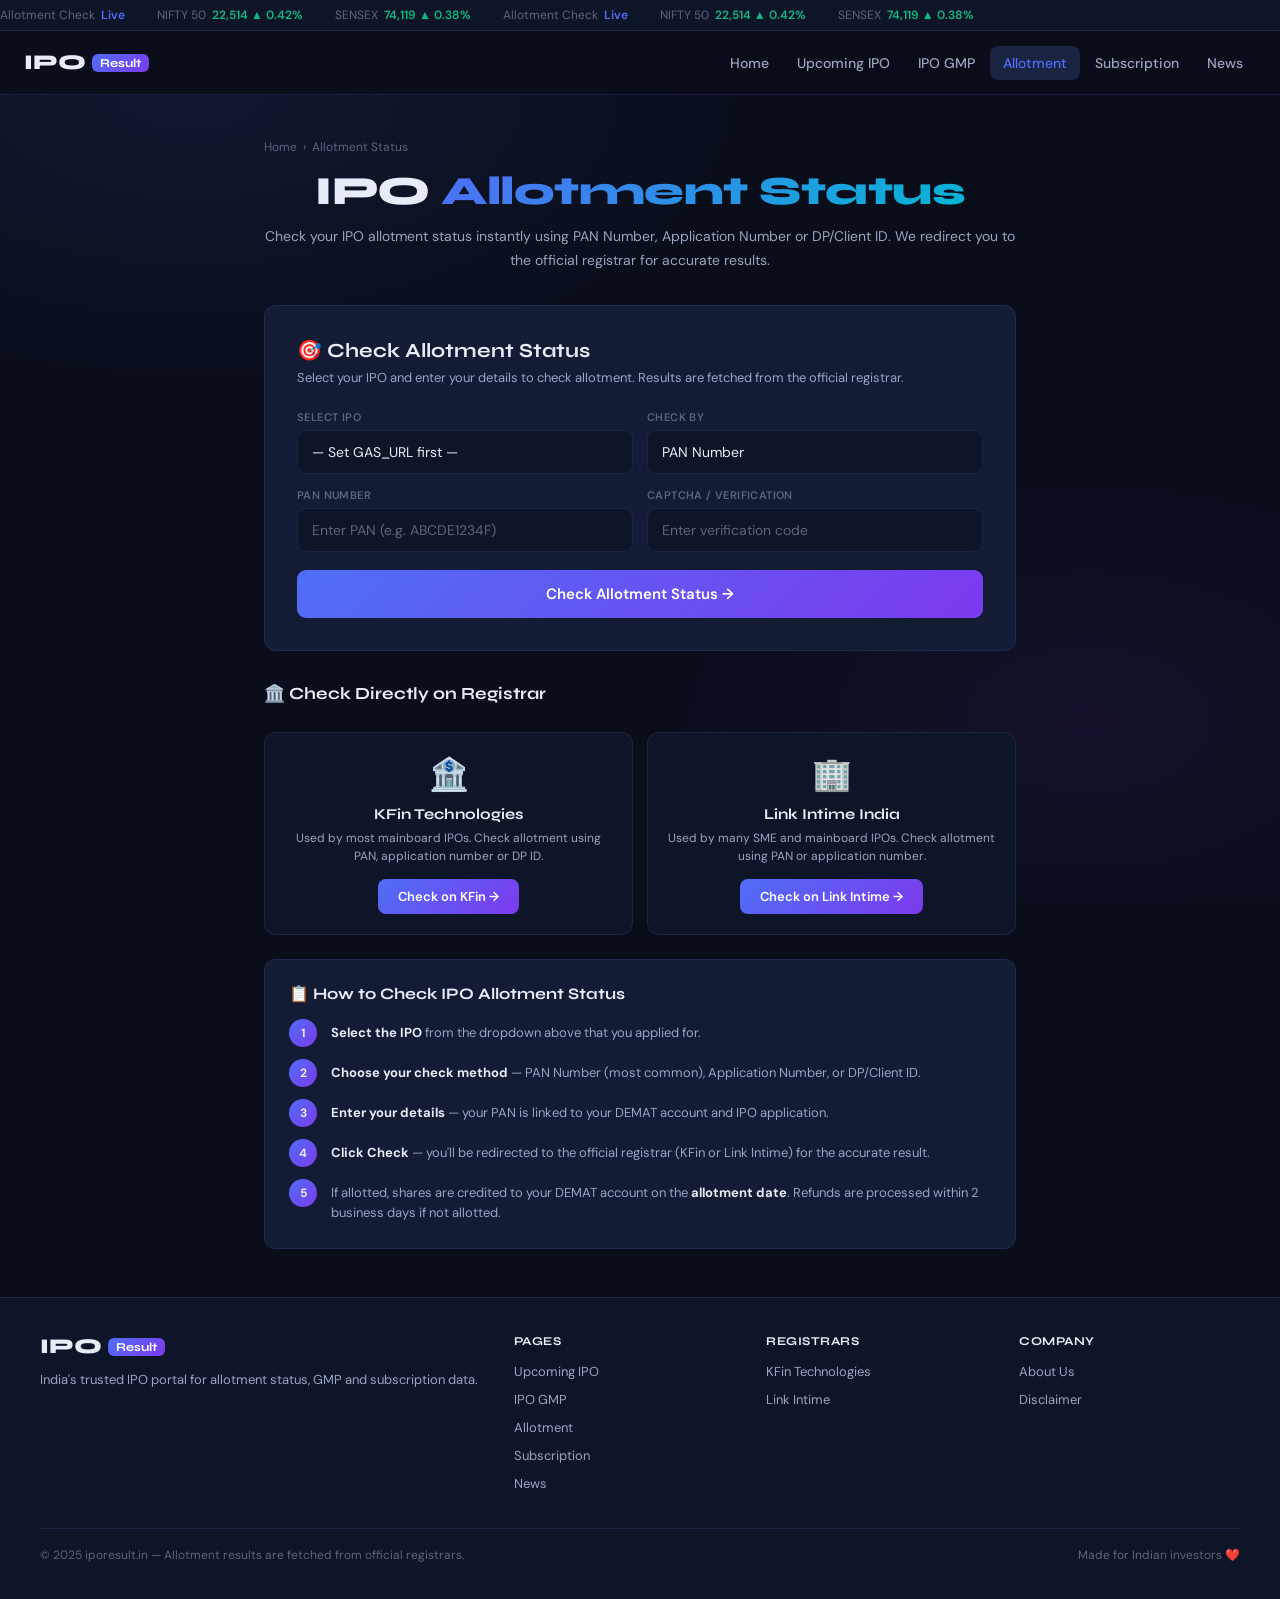
==== allotment.html @ 52700d78 "Add files via upload" ====
<!DOCTYPE html>
<html lang="en">
<head>
<meta charset="UTF-8"/><meta name="viewport" content="width=device-width,initial-scale=1.0"/>
<title>IPO Allotment Status Check 2025 – PAN & Application Number | iporesult.in</title>
<meta name="description" content="Check your IPO allotment status instantly using PAN number, application number or DP/Client ID. Supports KFin Technologies and Link Intime registrars."/>
<meta name="keywords" content="IPO allotment status, check IPO allotment, IPO allotment PAN, KFin allotment, Link Intime allotment, IPO result 2025"/>
<meta name="robots" content="index,follow"/>
<link rel="canonical" href="https://iporesult.in/allotment.html"/>
<meta property="og:title" content="IPO Allotment Status Check – PAN & Application Number"/>
<meta property="og:url" content="https://iporesult.in/allotment.html"/>
<script type="application/ld+json">{"@context":"https://schema.org","@type":"WebPage","name":"IPO Allotment Status","url":"https://iporesult.in/allotment.html","description":"Check IPO allotment status using PAN or application number."}</script>
<link rel="preconnect" href="https://fonts.googleapis.com"/>
<link href="https://fonts.googleapis.com/css2?family=Syne:wght@700;800&family=DM+Sans:wght@400;500;600&display=swap" rel="stylesheet"/>
<style>
:root{--bg:#0a0e1a;--bg2:#0f1528;--card:#141b35;--card2:#1a2340;--border:rgba(99,120,255,.15);--accent:#4f6ef7;--accent2:#7c3aed;--green:#10b981;--red:#ef4444;--orange:#f59e0b;--text:#e8ecf8;--text2:#9aa3c2;--text3:#5c657d;--r:12px}
*{box-sizing:border-box;margin:0;padding:0}html{scroll-behavior:smooth}
body{font-family:'DM Sans',sans-serif;background:var(--bg);color:var(--text);overflow-x:hidden}
a{color:inherit;text-decoration:none}::-webkit-scrollbar{width:5px}::-webkit-scrollbar-thumb{background:var(--accent);border-radius:3px}
body::before{content:'';position:fixed;inset:0;z-index:0;background:radial-gradient(ellipse 80% 60% at 15% 10%,rgba(79,110,247,.1) 0%,transparent 60%),radial-gradient(ellipse 60% 50% at 85% 80%,rgba(124,58,237,.08) 0%,transparent 60%);pointer-events:none}
.mstrip{position:relative;z-index:1;background:var(--bg2);border-bottom:1px solid var(--border);padding:7px 0;overflow:hidden;font-size:12px}
.mstrip-inner{display:flex;gap:32px;animation:scrollL 25s linear infinite;width:max-content}
.ms{display:flex;align-items:center;gap:6px;white-space:nowrap}.ms-l{color:var(--text3)}.ms-v{font-weight:600}
.up{color:var(--green)}.dn{color:var(--red)}
@keyframes scrollL{0%{transform:translateX(0)}100%{transform:translateX(-50%)}}
.navbar{position:sticky;top:0;z-index:100;background:rgba(10,14,26,.9);backdrop-filter:blur(20px);border-bottom:1px solid var(--border);padding:0 24px;height:64px;display:flex;align-items:center;justify-content:space-between}
.logo{font-family:'Syne',sans-serif;font-weight:800;font-size:21px;display:flex;align-items:center;gap:6px}
.logo-badge{background:linear-gradient(135deg,var(--accent),var(--accent2));color:#fff;padding:2px 8px;border-radius:6px;font-size:12px;font-weight:700}
.nav-links{display:flex;gap:2px;list-style:none}
.nav-links a{color:var(--text2);font-size:14px;font-weight:500;padding:8px 13px;border-radius:8px;transition:.2s;white-space:nowrap}
.nav-links a:hover,.nav-links a.active{color:var(--text);background:var(--card2)}.nav-links a.active{color:var(--accent)}
.hamburger{display:none;flex-direction:column;gap:5px;cursor:pointer;padding:8px;border-radius:8px;background:var(--card2);border:1px solid var(--border)}
.hamburger span{display:block;width:20px;height:2px;background:var(--text);border-radius:2px}
.overlay{display:none;position:fixed;inset:0;z-index:200;background:rgba(0,0,0,.6);backdrop-filter:blur(4px)}.overlay.open{display:block}
.drawer{position:fixed;top:0;left:-290px;z-index:300;width:270px;height:100vh;background:var(--bg2);border-right:1px solid var(--border);transition:left .3s cubic-bezier(.4,0,.2,1);overflow-y:auto}.drawer.open{left:0}
.drawer-hd{padding:18px;border-bottom:1px solid var(--border);display:flex;align-items:center;justify-content:space-between}
.drawer-close{background:var(--card2);border:none;color:var(--text2);width:32px;height:32px;border-radius:8px;cursor:pointer;font-size:17px;display:flex;align-items:center;justify-content:center}
.drawer-nav{padding:10px}.drawer-nav a{display:flex;align-items:center;gap:10px;color:var(--text2);padding:11px 14px;border-radius:9px;font-size:14px;font-weight:500;transition:.2s;margin-bottom:3px}
.drawer-nav a:hover,.drawer-nav a.active{background:var(--card2);color:var(--text)}.drawer-nav a.active{color:var(--accent)}
.d-div{height:1px;background:var(--border);margin:10px 14px}
/* PAGE */
.page-hero{position:relative;z-index:1;padding:44px 24px 32px;max-width:800px;margin:0 auto;text-align:center}
.breadcrumb{font-size:12px;color:var(--text3);margin-bottom:12px;text-align:left}.breadcrumb a{color:var(--text3)}.breadcrumb a:hover{color:var(--accent)}.breadcrumb span{margin:0 6px}
.page-hero h1{font-family:'Syne',sans-serif;font-size:clamp(24px,4vw,40px);font-weight:800;letter-spacing:-.5px;margin-bottom:10px}
.grad{background:linear-gradient(135deg,var(--accent),#06b6d4);-webkit-background-clip:text;-webkit-text-fill-color:transparent;background-clip:text}
.page-hero p{color:var(--text2);font-size:14px;line-height:1.7}
/* CHECKER */
.section{position:relative;z-index:1;max-width:800px;margin:0 auto;padding:0 24px 48px}
.checker{background:var(--card);border:1px solid var(--border);border-radius:var(--r);padding:32px}
.checker h2{font-family:'Syne',sans-serif;font-size:20px;font-weight:700;margin-bottom:6px}
.checker > p{color:var(--text2);font-size:13px;margin-bottom:24px}
.form-row{display:grid;grid-template-columns:1fr 1fr;gap:14px;margin-bottom:14px}
.fg{display:flex;flex-direction:column;gap:6px}
.fg label{font-size:11px;color:var(--text3);font-weight:600;text-transform:uppercase;letter-spacing:.4px}
.fg select,.fg input{background:var(--bg2);border:1px solid var(--border);color:var(--text);padding:12px 14px;border-radius:9px;font-size:14px;outline:none;font-family:'DM Sans',sans-serif;transition:.2s;-webkit-appearance:none}
.fg select:focus,.fg input:focus{border-color:var(--accent)}
.fg input::placeholder{color:var(--text3)}
.btn-check{width:100%;padding:14px;background:linear-gradient(135deg,var(--accent),var(--accent2));border:none;color:#fff;font-size:15px;font-weight:600;border-radius:9px;cursor:pointer;transition:.2s;font-family:'DM Sans',sans-serif;margin-top:4px}
.btn-check:hover{opacity:.9}
.result-box{display:none;margin-top:18px;padding:16px 20px;border-radius:10px;font-size:14px;line-height:1.7}
.spinner{display:inline-block;width:14px;height:14px;border:2px solid currentColor;border-top-color:transparent;border-radius:50%;animation:spin .7s linear infinite;vertical-align:middle;margin-right:6px}
@keyframes spin{to{transform:rotate(360deg)}}
/* REGISTRAR CARDS */
.reg-grid{display:grid;grid-template-columns:1fr 1fr;gap:14px;margin-top:28px}
.reg-card{background:var(--bg2);border:1px solid var(--border);border-radius:var(--r);padding:20px;text-align:center;transition:.2s}
.reg-card:hover{border-color:var(--accent)}
.reg-icon{font-size:32px;margin-bottom:10px}
.reg-name{font-family:'Syne',sans-serif;font-size:15px;font-weight:700;margin-bottom:6px}
.reg-desc{font-size:12px;color:var(--text2);margin-bottom:14px;line-height:1.5}
.btn-reg{display:inline-block;padding:9px 20px;background:linear-gradient(135deg,var(--accent),var(--accent2));color:#fff;border-radius:8px;font-size:13px;font-weight:600;transition:.2s}
.btn-reg:hover{opacity:.85}
/* HOW TO */
.how-box{background:var(--card);border:1px solid var(--border);border-radius:var(--r);padding:24px;margin-top:24px}
.how-box h3{font-family:'Syne',sans-serif;font-size:16px;font-weight:700;margin-bottom:16px}
.steps{display:flex;flex-direction:column;gap:12px}
.step{display:flex;gap:14px;align-items:flex-start}
.step-num{min-width:28px;height:28px;border-radius:50%;background:linear-gradient(135deg,var(--accent),var(--accent2));display:flex;align-items:center;justify-content:center;font-size:12px;font-weight:700;flex-shrink:0}
.step-txt{font-size:13px;color:var(--text2);line-height:1.6;padding-top:4px}
.step-txt strong{color:var(--text)}
/* FOOTER */
.footer{position:relative;z-index:1;background:var(--bg2);border-top:1px solid var(--border);padding:36px 24px 80px}
@media(min-width:769px){.footer{padding-bottom:36px}}
.footer-grid{max-width:1200px;margin:0 auto;display:grid;grid-template-columns:2fr 1fr 1fr 1fr;gap:32px;margin-bottom:28px}
.footer-brand p{color:var(--text2);font-size:13px;line-height:1.7;margin-top:10px}
.fc h4{font-family:'Syne',sans-serif;font-size:12px;font-weight:700;color:var(--text);text-transform:uppercase;letter-spacing:.5px;margin-bottom:12px}
.fc ul{list-style:none}.fc li{margin-bottom:7px}.fc a{color:var(--text2);font-size:13px}.fc a:hover{color:var(--accent)}
.footer-bot{max-width:1200px;margin:0 auto;padding-top:18px;border-top:1px solid var(--border);display:flex;align-items:center;justify-content:space-between;flex-wrap:wrap;gap:10px}
.footer-bot p{font-size:12px;color:var(--text3)}
.bnav{display:none;position:fixed;bottom:0;left:0;right:0;z-index:150;background:rgba(15,21,40,.97);backdrop-filter:blur(20px);border-top:1px solid var(--border);padding:6px 0 env(safe-area-inset-bottom,6px)}
.bnav-inner{display:flex;justify-content:space-around;align-items:center}
.bn{display:flex;flex-direction:column;align-items:center;gap:2px;text-decoration:none;color:var(--text3);flex:1;padding:4px 0;transition:.2s;font-size:10px;font-weight:500}.bn.active{color:var(--accent)}.bn-ic{font-size:19px;line-height:1}
@media(max-width:768px){
  .nav-links{display:none}.hamburger{display:flex}.footer-grid{grid-template-columns:1fr 1fr;gap:20px}
  .bnav{display:block}.section{padding:0 14px 40px}.page-hero{padding:28px 14px 20px}
  .form-row{grid-template-columns:1fr}.reg-grid{grid-template-columns:1fr}
}
</style>
</head>
<body>

<div class="mstrip"><div class="mstrip-inner">
  <span class="ms"><span class="ms-l">Allotment Check</span><span class="ms-v" style="color:var(--accent)">Live</span></span>
  <span class="ms"><span class="ms-l">NIFTY 50</span><span class="ms-v up">22,514 ▲ 0.42%</span></span>
  <span class="ms"><span class="ms-l">SENSEX</span><span class="ms-v up">74,119 ▲ 0.38%</span></span>
  <span class="ms"><span class="ms-l">Allotment Check</span><span class="ms-v" style="color:var(--accent)">Live</span></span>
  <span class="ms"><span class="ms-l">NIFTY 50</span><span class="ms-v up">22,514 ▲ 0.42%</span></span>
  <span class="ms"><span class="ms-l">SENSEX</span><span class="ms-v up">74,119 ▲ 0.38%</span></span>
</div></div>

<div class="overlay" id="overlay" onclick="closeDrawer()"></div>
<nav class="drawer" id="drawer">
  <div class="drawer-hd"><a href="index.html" class="logo"><span>IPO</span><span class="logo-badge">Result</span></a><button class="drawer-close" onclick="closeDrawer()">✕</button></div>
  <div class="drawer-nav">
    <a href="index.html">🏠 Home</a><a href="upcoming-ipo.html">📅 Upcoming IPO</a>
    <a href="ipo-gmp.html">📈 IPO GMP</a><a href="allotment.html" class="active">🎯 Allotment Status</a>
    <a href="subscription.html">📊 Subscription</a><div class="d-div"></div><a href="news.html">📰 IPO News</a>
  </div>
</nav>

<header><nav class="navbar">
  <a href="index.html" class="logo"><span>IPO</span><span class="logo-badge">Result</span></a>
  <ul class="nav-links">
    <li><a href="index.html">Home</a></li><li><a href="upcoming-ipo.html">Upcoming IPO</a></li>
    <li><a href="ipo-gmp.html">IPO GMP</a></li><li><a href="allotment.html" class="active">Allotment</a></li>
    <li><a href="subscription.html">Subscription</a></li><li><a href="news.html">News</a></li>
  </ul>
  <button class="hamburger" onclick="openDrawer()"><span></span><span></span><span></span></button>
</nav></header>

<main>
  <div class="page-hero">
    <div class="breadcrumb"><a href="index.html">Home</a><span>›</span>Allotment Status</div>
    <h1>IPO <span class="grad">Allotment Status</span></h1>
    <p>Check your IPO allotment status instantly using PAN Number, Application Number or DP/Client ID. We redirect you to the official registrar for accurate results.</p>
  </div>

  <div class="section">
    <div class="checker">
      <h2>🎯 Check Allotment Status</h2>
      <p>Select your IPO and enter your details to check allotment. Results are fetched from the official registrar.</p>
      <div class="form-row">
        <div class="fg">
          <label>Select IPO</label>
          <select id="allotIPO"><option value="">— Loading IPOs… —</option></select>
        </div>
        <div class="fg">
          <label>Check By</label>
          <select id="allotBy" onchange="toggleField(this.value)">
            <option value="pan">PAN Number</option>
            <option value="app">Application Number</option>
            <option value="dp">DP / Client ID</option>
          </select>
        </div>
      </div>
      <div class="form-row">
        <div class="fg">
          <label id="fieldLabel">PAN Number</label>
          <input type="text" id="fieldVal" placeholder="Enter PAN (e.g. ABCDE1234F)" maxlength="12"/>
        </div>
        <div class="fg">
          <label>Captcha / Verification</label>
          <input type="text" id="captcha" placeholder="Enter verification code"/>
        </div>
      </div>
      <button class="btn-check" onclick="checkAllotment()">Check Allotment Status →</button>
      <div class="result-box" id="resultBox"></div>
    </div>

    <!-- Direct registrar links -->
    <h3 style="font-family:'Syne',sans-serif;font-size:17px;margin:32px 0 16px">🏛️ Check Directly on Registrar</h3>
    <div class="reg-grid">
      <div class="reg-card">
        <div class="reg-icon">🏦</div>
        <div class="reg-name">KFin Technologies</div>
        <div class="reg-desc">Used by most mainboard IPOs. Check allotment using PAN, application number or DP ID.</div>
        <a href="https://ipostatus.kfintech.com/" target="_blank" rel="noopener" class="btn-reg">Check on KFin →</a>
      </div>
      <div class="reg-card">
        <div class="reg-icon">🏢</div>
        <div class="reg-name">Link Intime India</div>
        <div class="reg-desc">Used by many SME and mainboard IPOs. Check allotment using PAN or application number.</div>
        <a href="https://linkintime.co.in/mwal00/client.html" target="_blank" rel="noopener" class="btn-reg">Check on Link Intime →</a>
      </div>
    </div>

    <!-- How to check -->
    <div class="how-box">
      <h3>📋 How to Check IPO Allotment Status</h3>
      <div class="steps">
        <div class="step"><div class="step-num">1</div><div class="step-txt"><strong>Select the IPO</strong> from the dropdown above that you applied for.</div></div>
        <div class="step"><div class="step-num">2</div><div class="step-txt"><strong>Choose your check method</strong> — PAN Number (most common), Application Number, or DP/Client ID.</div></div>
        <div class="step"><div class="step-num">3</div><div class="step-txt"><strong>Enter your details</strong> — your PAN is linked to your DEMAT account and IPO application.</div></div>
        <div class="step"><div class="step-num">4</div><div class="step-txt"><strong>Click Check</strong> — you'll be redirected to the official registrar (KFin or Link Intime) for the accurate result.</div></div>
        <div class="step"><div class="step-num">5</div><div class="step-txt">If allotted, shares are credited to your DEMAT account on the <strong>allotment date</strong>. Refunds are processed within 2 business days if not allotted.</div></div>
      </div>
    </div>
  </div>
</main>

<footer class="footer">
  <div class="footer-grid">
    <div class="footer-brand"><a href="index.html" class="logo"><span>IPO</span><span class="logo-badge">Result</span></a><p>India's trusted IPO portal for allotment status, GMP and subscription data.</p></div>
    <div class="fc"><h4>Pages</h4><ul><li><a href="upcoming-ipo.html">Upcoming IPO</a></li><li><a href="ipo-gmp.html">IPO GMP</a></li><li><a href="allotment.html">Allotment</a></li><li><a href="subscription.html">Subscription</a></li><li><a href="news.html">News</a></li></ul></div>
    <div class="fc"><h4>Registrars</h4><ul><li><a href="https://ipostatus.kfintech.com/" target="_blank">KFin Technologies</a></li><li><a href="https://linkintime.co.in/mwal00/client.html" target="_blank">Link Intime</a></li></ul></div>
    <div class="fc"><h4>Company</h4><ul><li><a href="#">About Us</a></li><li><a href="#">Disclaimer</a></li></ul></div>
  </div>
  <div class="footer-bot"><p>© 2025 iporesult.in — Allotment results are fetched from official registrars.</p><p>Made for Indian investors ❤️</p></div>
</footer>

<nav class="bnav"><div class="bnav-inner">
  <a href="index.html" class="bn"><span class="bn-ic">🏠</span>Home</a>
  <a href="upcoming-ipo.html" class="bn"><span class="bn-ic">📅</span>Upcoming</a>
  <a href="ipo-gmp.html" class="bn"><span class="bn-ic">📈</span>GMP</a>
  <a href="allotment.html" class="bn active"><span class="bn-ic">🎯</span>Allotment</a>
  <a href="subscription.html" class="bn"><span class="bn-ic">📊</span>Sub Data</a>
</div></nav>

<script>
var GAS_URL='https://script.google.com/macros/s/PASTE_YOUR_URL_HERE/exec';
function e(s){return String(s||'').replace(/&/g,'&amp;').replace(/</g,'&lt;').replace(/>/g,'&gt;');}

// Load IPO list into dropdown from OpenIPOs sheet
function loadIPOs(){
  var sel=document.getElementById('allotIPO');
  if(GAS_URL.indexOf('PASTE_YOUR_URL_HERE')!==-1){sel.innerHTML='<option value="">— Set GAS_URL first —</option>';return;}
  fetch(GAS_URL+'?action=getOpenIPOs').then(function(r){return r.json();}).then(function(data){
    var rows=Array.isArray(data)?data:[];
    sel.innerHTML='<option value="">— Select IPO —</option>'+rows.map(function(r){return '<option value="'+e(r.name)+'">'+e(r.name)+'</option>';}).join('');
  }).catch(function(){sel.innerHTML='<option value="">— Could not load IPOs —</option>';});
}

function toggleField(val){
  var labels={pan:'PAN Number',app:'Application Number',dp:'DP / Client ID'};
  var phs={pan:'Enter PAN (e.g. ABCDE1234F)',app:'Enter Application Number',dp:'Enter DP ID / Client ID'};
  document.getElementById('fieldLabel').textContent=labels[val]||'PAN Number';
  document.getElementById('fieldVal').placeholder=phs[val]||'';
  document.getElementById('fieldVal').maxLength=val==='pan'?10:20;
}

function checkAllotment(){
  var ipo=document.getElementById('allotIPO').value;
  var by=document.getElementById('allotBy').value;
  var val=document.getElementById('fieldVal').value.trim().toUpperCase();
  if(!ipo)return showResult('warn','⚠️ Please select an IPO first.');
  if(!val)return showResult('warn','⚠️ Please enter your '+by.toUpperCase()+'.');
  if(by==='pan'&&!/^[A-Z]{5}[0-9]{4}[A-Z]$/.test(val))return showResult('error','❌ Invalid PAN format. Example: ABCDE1234F');
  showResult('loading','<span class="spinner"></span> Checking allotment for <strong>'+e(ipo)+'</strong>…');
  setTimeout(function(){
    showResult('info',
      '<strong>🎯 Allotment Check for: '+e(ipo)+'</strong><br><br>'+
      'We redirect you to the official registrar to get the most accurate result. Please click one of the links below:<br><br>'+
      '<a href="https://ipostatus.kfintech.com/" target="_blank" rel="noopener" style="display:inline-block;padding:10px 18px;background:linear-gradient(135deg,var(--accent),var(--accent2));color:#fff;border-radius:8px;font-weight:600;margin-right:10px;margin-top:8px">🔗 KFin Technologies</a>'+
      '<a href="https://linkintime.co.in/mwal00/client.html" target="_blank" rel="noopener" style="display:inline-block;padding:10px 18px;background:var(--card2);color:var(--text);border:1px solid var(--border);border-radius:8px;font-weight:600;margin-top:8px">🔗 Link Intime India</a><br><br>'+
      '<span style="color:var(--text3);font-size:12px">Your PAN: <strong>'+val+'</strong> | IPO: <strong>'+e(ipo)+'</strong></span>'
    );
  },700);
}

function showResult(type,html){
  var box=document.getElementById('resultBox');
  var m={
    success:{bg:'rgba(16,185,129,.1)',bd:'rgba(16,185,129,.3)',c:'var(--text)'},
    error:{bg:'rgba(239,68,68,.1)',bd:'rgba(239,68,68,.3)',c:'var(--red)'},
    warn:{bg:'rgba(245,158,11,.1)',bd:'rgba(245,158,11,.3)',c:'var(--orange)'},
    info:{bg:'rgba(79,110,247,.08)',bd:'rgba(79,110,247,.3)',c:'var(--text)'},
    loading:{bg:'rgba(79,110,247,.08)',bd:'rgba(79,110,247,.3)',c:'var(--accent)'}
  }[type]||{bg:'rgba(79,110,247,.08)',bd:'rgba(79,110,247,.3)',c:'var(--text)'};
  box.style.cssText='display:block;padding:16px 20px;border-radius:10px;font-size:13px;line-height:1.7;background:'+m.bg+';border:1px solid '+m.bd+';color:'+m.c;
  box.innerHTML=html;
}

function openDrawer(){document.getElementById('drawer').classList.add('open');document.getElementById('overlay').classList.add('open');document.body.style.overflow='hidden';}
function closeDrawer(){document.getElementById('drawer').classList.remove('open');document.getElementById('overlay').classList.remove('open');document.body.style.overflow='';}
window.addEventListener('load',loadIPOs);
</script>
</body></html>
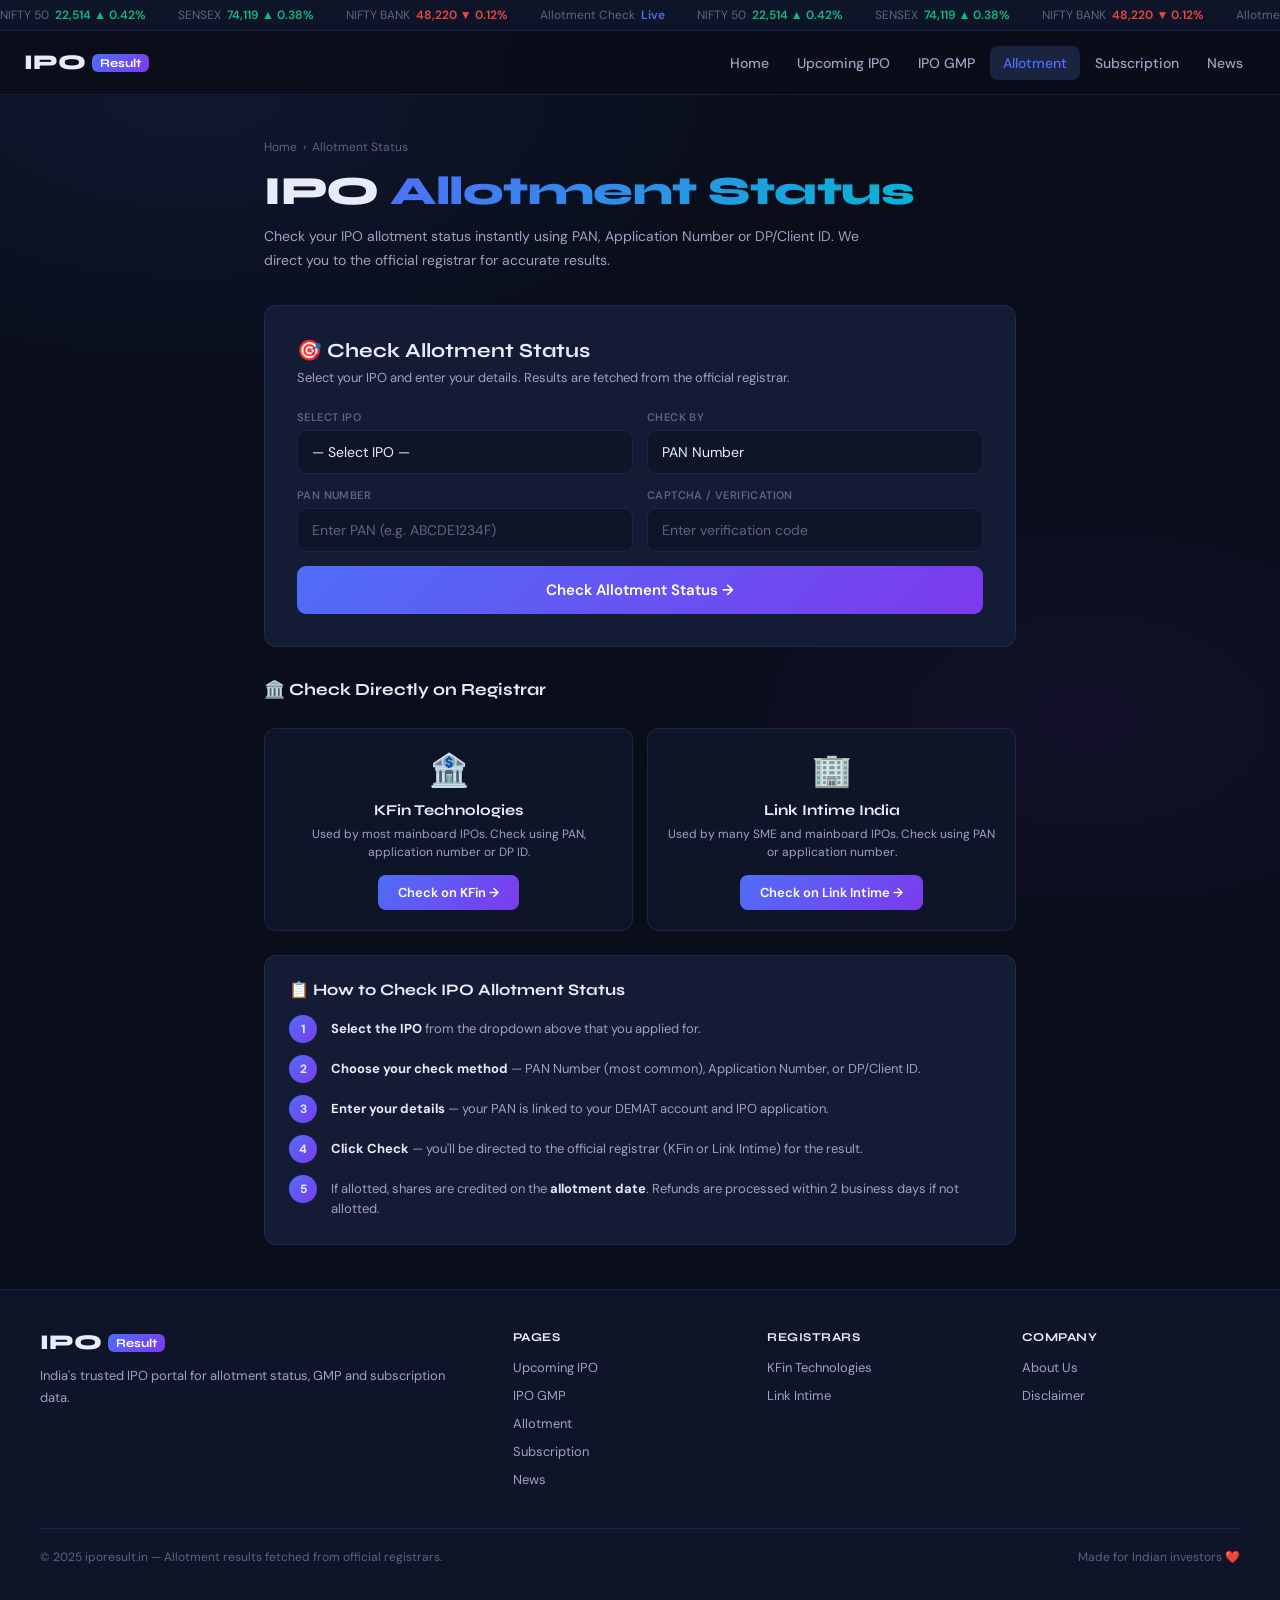
==== commit fb04bace: "Add files via upload" ====
--- a/allotment.html
+++ b/allotment.html
@@ -7,196 +7,68 @@
 <meta name="keywords" content="IPO allotment status, check IPO allotment, IPO allotment PAN, KFin allotment, Link Intime allotment, IPO result 2025"/>
 <meta name="robots" content="index,follow"/>
 <link rel="canonical" href="https://iporesult.in/allotment.html"/>
-<meta property="og:title" content="IPO Allotment Status Check – PAN & Application Number"/>
-<meta property="og:url" content="https://iporesult.in/allotment.html"/>
-<script type="application/ld+json">{"@context":"https://schema.org","@type":"WebPage","name":"IPO Allotment Status","url":"https://iporesult.in/allotment.html","description":"Check IPO allotment status using PAN or application number."}</script>
 <link rel="preconnect" href="https://fonts.googleapis.com"/>
 <link href="https://fonts.googleapis.com/css2?family=Syne:wght@700;800&family=DM+Sans:wght@400;500;600&display=swap" rel="stylesheet"/>
-<style>
-:root{--bg:#0a0e1a;--bg2:#0f1528;--card:#141b35;--card2:#1a2340;--border:rgba(99,120,255,.15);--accent:#4f6ef7;--accent2:#7c3aed;--green:#10b981;--red:#ef4444;--orange:#f59e0b;--text:#e8ecf8;--text2:#9aa3c2;--text3:#5c657d;--r:12px}
-*{box-sizing:border-box;margin:0;padding:0}html{scroll-behavior:smooth}
-body{font-family:'DM Sans',sans-serif;background:var(--bg);color:var(--text);overflow-x:hidden}
-a{color:inherit;text-decoration:none}::-webkit-scrollbar{width:5px}::-webkit-scrollbar-thumb{background:var(--accent);border-radius:3px}
-body::before{content:'';position:fixed;inset:0;z-index:0;background:radial-gradient(ellipse 80% 60% at 15% 10%,rgba(79,110,247,.1) 0%,transparent 60%),radial-gradient(ellipse 60% 50% at 85% 80%,rgba(124,58,237,.08) 0%,transparent 60%);pointer-events:none}
-.mstrip{position:relative;z-index:1;background:var(--bg2);border-bottom:1px solid var(--border);padding:7px 0;overflow:hidden;font-size:12px}
-.mstrip-inner{display:flex;gap:32px;animation:scrollL 25s linear infinite;width:max-content}
-.ms{display:flex;align-items:center;gap:6px;white-space:nowrap}.ms-l{color:var(--text3)}.ms-v{font-weight:600}
-.up{color:var(--green)}.dn{color:var(--red)}
-@keyframes scrollL{0%{transform:translateX(0)}100%{transform:translateX(-50%)}}
-.navbar{position:sticky;top:0;z-index:100;background:rgba(10,14,26,.9);backdrop-filter:blur(20px);border-bottom:1px solid var(--border);padding:0 24px;height:64px;display:flex;align-items:center;justify-content:space-between}
-.logo{font-family:'Syne',sans-serif;font-weight:800;font-size:21px;display:flex;align-items:center;gap:6px}
-.logo-badge{background:linear-gradient(135deg,var(--accent),var(--accent2));color:#fff;padding:2px 8px;border-radius:6px;font-size:12px;font-weight:700}
-.nav-links{display:flex;gap:2px;list-style:none}
-.nav-links a{color:var(--text2);font-size:14px;font-weight:500;padding:8px 13px;border-radius:8px;transition:.2s;white-space:nowrap}
-.nav-links a:hover,.nav-links a.active{color:var(--text);background:var(--card2)}.nav-links a.active{color:var(--accent)}
-.hamburger{display:none;flex-direction:column;gap:5px;cursor:pointer;padding:8px;border-radius:8px;background:var(--card2);border:1px solid var(--border)}
-.hamburger span{display:block;width:20px;height:2px;background:var(--text);border-radius:2px}
-.overlay{display:none;position:fixed;inset:0;z-index:200;background:rgba(0,0,0,.6);backdrop-filter:blur(4px)}.overlay.open{display:block}
-.drawer{position:fixed;top:0;left:-290px;z-index:300;width:270px;height:100vh;background:var(--bg2);border-right:1px solid var(--border);transition:left .3s cubic-bezier(.4,0,.2,1);overflow-y:auto}.drawer.open{left:0}
-.drawer-hd{padding:18px;border-bottom:1px solid var(--border);display:flex;align-items:center;justify-content:space-between}
-.drawer-close{background:var(--card2);border:none;color:var(--text2);width:32px;height:32px;border-radius:8px;cursor:pointer;font-size:17px;display:flex;align-items:center;justify-content:center}
-.drawer-nav{padding:10px}.drawer-nav a{display:flex;align-items:center;gap:10px;color:var(--text2);padding:11px 14px;border-radius:9px;font-size:14px;font-weight:500;transition:.2s;margin-bottom:3px}
-.drawer-nav a:hover,.drawer-nav a.active{background:var(--card2);color:var(--text)}.drawer-nav a.active{color:var(--accent)}
-.d-div{height:1px;background:var(--border);margin:10px 14px}
-/* PAGE */
-.page-hero{position:relative;z-index:1;padding:44px 24px 32px;max-width:800px;margin:0 auto;text-align:center}
-.breadcrumb{font-size:12px;color:var(--text3);margin-bottom:12px;text-align:left}.breadcrumb a{color:var(--text3)}.breadcrumb a:hover{color:var(--accent)}.breadcrumb span{margin:0 6px}
-.page-hero h1{font-family:'Syne',sans-serif;font-size:clamp(24px,4vw,40px);font-weight:800;letter-spacing:-.5px;margin-bottom:10px}
-.grad{background:linear-gradient(135deg,var(--accent),#06b6d4);-webkit-background-clip:text;-webkit-text-fill-color:transparent;background-clip:text}
-.page-hero p{color:var(--text2);font-size:14px;line-height:1.7}
-/* CHECKER */
-.section{position:relative;z-index:1;max-width:800px;margin:0 auto;padding:0 24px 48px}
-.checker{background:var(--card);border:1px solid var(--border);border-radius:var(--r);padding:32px}
-.checker h2{font-family:'Syne',sans-serif;font-size:20px;font-weight:700;margin-bottom:6px}
-.checker > p{color:var(--text2);font-size:13px;margin-bottom:24px}
-.form-row{display:grid;grid-template-columns:1fr 1fr;gap:14px;margin-bottom:14px}
-.fg{display:flex;flex-direction:column;gap:6px}
-.fg label{font-size:11px;color:var(--text3);font-weight:600;text-transform:uppercase;letter-spacing:.4px}
-.fg select,.fg input{background:var(--bg2);border:1px solid var(--border);color:var(--text);padding:12px 14px;border-radius:9px;font-size:14px;outline:none;font-family:'DM Sans',sans-serif;transition:.2s;-webkit-appearance:none}
-.fg select:focus,.fg input:focus{border-color:var(--accent)}
-.fg input::placeholder{color:var(--text3)}
-.btn-check{width:100%;padding:14px;background:linear-gradient(135deg,var(--accent),var(--accent2));border:none;color:#fff;font-size:15px;font-weight:600;border-radius:9px;cursor:pointer;transition:.2s;font-family:'DM Sans',sans-serif;margin-top:4px}
-.btn-check:hover{opacity:.9}
-.result-box{display:none;margin-top:18px;padding:16px 20px;border-radius:10px;font-size:14px;line-height:1.7}
-.spinner{display:inline-block;width:14px;height:14px;border:2px solid currentColor;border-top-color:transparent;border-radius:50%;animation:spin .7s linear infinite;vertical-align:middle;margin-right:6px}
-@keyframes spin{to{transform:rotate(360deg)}}
-/* REGISTRAR CARDS */
-.reg-grid{display:grid;grid-template-columns:1fr 1fr;gap:14px;margin-top:28px}
-.reg-card{background:var(--bg2);border:1px solid var(--border);border-radius:var(--r);padding:20px;text-align:center;transition:.2s}
-.reg-card:hover{border-color:var(--accent)}
-.reg-icon{font-size:32px;margin-bottom:10px}
-.reg-name{font-family:'Syne',sans-serif;font-size:15px;font-weight:700;margin-bottom:6px}
-.reg-desc{font-size:12px;color:var(--text2);margin-bottom:14px;line-height:1.5}
-.btn-reg{display:inline-block;padding:9px 20px;background:linear-gradient(135deg,var(--accent),var(--accent2));color:#fff;border-radius:8px;font-size:13px;font-weight:600;transition:.2s}
-.btn-reg:hover{opacity:.85}
-/* HOW TO */
-.how-box{background:var(--card);border:1px solid var(--border);border-radius:var(--r);padding:24px;margin-top:24px}
-.how-box h3{font-family:'Syne',sans-serif;font-size:16px;font-weight:700;margin-bottom:16px}
-.steps{display:flex;flex-direction:column;gap:12px}
-.step{display:flex;gap:14px;align-items:flex-start}
-.step-num{min-width:28px;height:28px;border-radius:50%;background:linear-gradient(135deg,var(--accent),var(--accent2));display:flex;align-items:center;justify-content:center;font-size:12px;font-weight:700;flex-shrink:0}
-.step-txt{font-size:13px;color:var(--text2);line-height:1.6;padding-top:4px}
-.step-txt strong{color:var(--text)}
-/* FOOTER */
-.footer{position:relative;z-index:1;background:var(--bg2);border-top:1px solid var(--border);padding:36px 24px 80px}
-@media(min-width:769px){.footer{padding-bottom:36px}}
-.footer-grid{max-width:1200px;margin:0 auto;display:grid;grid-template-columns:2fr 1fr 1fr 1fr;gap:32px;margin-bottom:28px}
-.footer-brand p{color:var(--text2);font-size:13px;line-height:1.7;margin-top:10px}
-.fc h4{font-family:'Syne',sans-serif;font-size:12px;font-weight:700;color:var(--text);text-transform:uppercase;letter-spacing:.5px;margin-bottom:12px}
-.fc ul{list-style:none}.fc li{margin-bottom:7px}.fc a{color:var(--text2);font-size:13px}.fc a:hover{color:var(--accent)}
-.footer-bot{max-width:1200px;margin:0 auto;padding-top:18px;border-top:1px solid var(--border);display:flex;align-items:center;justify-content:space-between;flex-wrap:wrap;gap:10px}
-.footer-bot p{font-size:12px;color:var(--text3)}
-.bnav{display:none;position:fixed;bottom:0;left:0;right:0;z-index:150;background:rgba(15,21,40,.97);backdrop-filter:blur(20px);border-top:1px solid var(--border);padding:6px 0 env(safe-area-inset-bottom,6px)}
-.bnav-inner{display:flex;justify-content:space-around;align-items:center}
-.bn{display:flex;flex-direction:column;align-items:center;gap:2px;text-decoration:none;color:var(--text3);flex:1;padding:4px 0;transition:.2s;font-size:10px;font-weight:500}.bn.active{color:var(--accent)}.bn-ic{font-size:19px;line-height:1}
-@media(max-width:768px){
-  .nav-links{display:none}.hamburger{display:flex}.footer-grid{grid-template-columns:1fr 1fr;gap:20px}
-  .bnav{display:block}.section{padding:0 14px 40px}.page-hero{padding:28px 14px 20px}
-  .form-row{grid-template-columns:1fr}.reg-grid{grid-template-columns:1fr}
-}
-</style>
+<link rel="stylesheet" href="style.css"/>
 </head>
 <body>
-
-<div class="mstrip"><div class="mstrip-inner">
-  <span class="ms"><span class="ms-l">Allotment Check</span><span class="ms-v" style="color:var(--accent)">Live</span></span>
-  <span class="ms"><span class="ms-l">NIFTY 50</span><span class="ms-v up">22,514 ▲ 0.42%</span></span>
-  <span class="ms"><span class="ms-l">SENSEX</span><span class="ms-v up">74,119 ▲ 0.38%</span></span>
-  <span class="ms"><span class="ms-l">Allotment Check</span><span class="ms-v" style="color:var(--accent)">Live</span></span>
-  <span class="ms"><span class="ms-l">NIFTY 50</span><span class="ms-v up">22,514 ▲ 0.42%</span></span>
-  <span class="ms"><span class="ms-l">SENSEX</span><span class="ms-v up">74,119 ▲ 0.38%</span></span>
-</div></div>
-
+<div class="mstrip"><div class="mstrip-inner" id="stripInner"></div></div>
 <div class="overlay" id="overlay" onclick="closeDrawer()"></div>
 <nav class="drawer" id="drawer">
   <div class="drawer-hd"><a href="index.html" class="logo"><span>IPO</span><span class="logo-badge">Result</span></a><button class="drawer-close" onclick="closeDrawer()">✕</button></div>
   <div class="drawer-nav">
     <a href="index.html">🏠 Home</a><a href="upcoming-ipo.html">📅 Upcoming IPO</a>
-    <a href="ipo-gmp.html">📈 IPO GMP</a><a href="allotment.html" class="active">🎯 Allotment Status</a>
+    <a href="ipo-gmp.html">📈 IPO GMP</a><a href="allotment.html">🎯 Allotment Status</a>
     <a href="subscription.html">📊 Subscription</a><div class="d-div"></div><a href="news.html">📰 IPO News</a>
   </div>
 </nav>
-
 <header><nav class="navbar">
   <a href="index.html" class="logo"><span>IPO</span><span class="logo-badge">Result</span></a>
   <ul class="nav-links">
     <li><a href="index.html">Home</a></li><li><a href="upcoming-ipo.html">Upcoming IPO</a></li>
-    <li><a href="ipo-gmp.html">IPO GMP</a></li><li><a href="allotment.html" class="active">Allotment</a></li>
+    <li><a href="ipo-gmp.html">IPO GMP</a></li><li><a href="allotment.html">Allotment</a></li>
     <li><a href="subscription.html">Subscription</a></li><li><a href="news.html">News</a></li>
   </ul>
   <button class="hamburger" onclick="openDrawer()"><span></span><span></span><span></span></button>
 </nav></header>
-
 <main>
-  <div class="page-hero">
+  <div class="page-hero" style="max-width:800px">
     <div class="breadcrumb"><a href="index.html">Home</a><span>›</span>Allotment Status</div>
     <h1>IPO <span class="grad">Allotment Status</span></h1>
-    <p>Check your IPO allotment status instantly using PAN Number, Application Number or DP/Client ID. We redirect you to the official registrar for accurate results.</p>
+    <p>Check your IPO allotment status instantly using PAN, Application Number or DP/Client ID. We direct you to the official registrar for accurate results.</p>
   </div>
-
-  <div class="section">
+  <div class="section" style="max-width:800px">
     <div class="checker">
       <h2>🎯 Check Allotment Status</h2>
-      <p>Select your IPO and enter your details to check allotment. Results are fetched from the official registrar.</p>
+      <p>Select your IPO and enter your details. Results are fetched from the official registrar.</p>
       <div class="form-row">
-        <div class="fg">
-          <label>Select IPO</label>
-          <select id="allotIPO"><option value="">— Loading IPOs… —</option></select>
-        </div>
-        <div class="fg">
-          <label>Check By</label>
-          <select id="allotBy" onchange="toggleField(this.value)">
-            <option value="pan">PAN Number</option>
-            <option value="app">Application Number</option>
-            <option value="dp">DP / Client ID</option>
-          </select>
-        </div>
+        <div class="fg"><label>Select IPO</label><select id="allotIPO"><option value="">— Loading IPOs… —</option></select></div>
+        <div class="fg"><label>Check By</label><select id="allotBy" onchange="toggleAllotField(this.value)"><option value="pan">PAN Number</option><option value="app">Application Number</option><option value="dp">DP / Client ID</option></select></div>
       </div>
       <div class="form-row">
-        <div class="fg">
-          <label id="fieldLabel">PAN Number</label>
-          <input type="text" id="fieldVal" placeholder="Enter PAN (e.g. ABCDE1234F)" maxlength="12"/>
-        </div>
-        <div class="fg">
-          <label>Captcha / Verification</label>
-          <input type="text" id="captcha" placeholder="Enter verification code"/>
-        </div>
+        <div class="fg"><label id="fieldLabel">PAN Number</label><input type="text" id="fieldVal" placeholder="Enter PAN (e.g. ABCDE1234F)" maxlength="10"/></div>
+        <div class="fg"><label>Captcha / Verification</label><input type="text" id="captcha" placeholder="Enter verification code"/></div>
       </div>
-      <button class="btn-check" onclick="checkAllotment()">Check Allotment Status →</button>
-      <div class="result-box" id="resultBox"></div>
+      <button class="btn-primary" onclick="checkAllotment()">Check Allotment Status →</button>
+      <div class="result-box" id="allotResult"></div>
     </div>
-
-    <!-- Direct registrar links -->
     <h3 style="font-family:'Syne',sans-serif;font-size:17px;margin:32px 0 16px">🏛️ Check Directly on Registrar</h3>
     <div class="reg-grid">
-      <div class="reg-card">
-        <div class="reg-icon">🏦</div>
-        <div class="reg-name">KFin Technologies</div>
-        <div class="reg-desc">Used by most mainboard IPOs. Check allotment using PAN, application number or DP ID.</div>
-        <a href="https://ipostatus.kfintech.com/" target="_blank" rel="noopener" class="btn-reg">Check on KFin →</a>
-      </div>
-      <div class="reg-card">
-        <div class="reg-icon">🏢</div>
-        <div class="reg-name">Link Intime India</div>
-        <div class="reg-desc">Used by many SME and mainboard IPOs. Check allotment using PAN or application number.</div>
-        <a href="https://linkintime.co.in/mwal00/client.html" target="_blank" rel="noopener" class="btn-reg">Check on Link Intime →</a>
-      </div>
+      <div class="reg-card"><div class="reg-icon">🏦</div><div class="reg-name">KFin Technologies</div><div class="reg-desc">Used by most mainboard IPOs. Check using PAN, application number or DP ID.</div><a href="https://ipostatus.kfintech.com/" target="_blank" rel="noopener" class="btn-reg">Check on KFin →</a></div>
+      <div class="reg-card"><div class="reg-icon">🏢</div><div class="reg-name">Link Intime India</div><div class="reg-desc">Used by many SME and mainboard IPOs. Check using PAN or application number.</div><a href="https://linkintime.co.in/mwal00/client.html" target="_blank" rel="noopener" class="btn-reg">Check on Link Intime →</a></div>
     </div>
-
-    <!-- How to check -->
     <div class="how-box">
       <h3>📋 How to Check IPO Allotment Status</h3>
       <div class="steps">
         <div class="step"><div class="step-num">1</div><div class="step-txt"><strong>Select the IPO</strong> from the dropdown above that you applied for.</div></div>
         <div class="step"><div class="step-num">2</div><div class="step-txt"><strong>Choose your check method</strong> — PAN Number (most common), Application Number, or DP/Client ID.</div></div>
         <div class="step"><div class="step-num">3</div><div class="step-txt"><strong>Enter your details</strong> — your PAN is linked to your DEMAT account and IPO application.</div></div>
-        <div class="step"><div class="step-num">4</div><div class="step-txt"><strong>Click Check</strong> — you'll be redirected to the official registrar (KFin or Link Intime) for the accurate result.</div></div>
-        <div class="step"><div class="step-num">5</div><div class="step-txt">If allotted, shares are credited to your DEMAT account on the <strong>allotment date</strong>. Refunds are processed within 2 business days if not allotted.</div></div>
+        <div class="step"><div class="step-num">4</div><div class="step-txt"><strong>Click Check</strong> — you'll be directed to the official registrar (KFin or Link Intime) for the result.</div></div>
+        <div class="step"><div class="step-num">5</div><div class="step-txt">If allotted, shares are credited on the <strong>allotment date</strong>. Refunds are processed within 2 business days if not allotted.</div></div>
       </div>
     </div>
   </div>
 </main>
-
 <footer class="footer">
   <div class="footer-grid">
     <div class="footer-brand"><a href="index.html" class="logo"><span>IPO</span><span class="logo-badge">Result</span></a><p>India's trusted IPO portal for allotment status, GMP and subscription data.</p></div>
@@ -204,9 +76,8 @@
     <div class="fc"><h4>Registrars</h4><ul><li><a href="https://ipostatus.kfintech.com/" target="_blank">KFin Technologies</a></li><li><a href="https://linkintime.co.in/mwal00/client.html" target="_blank">Link Intime</a></li></ul></div>
     <div class="fc"><h4>Company</h4><ul><li><a href="#">About Us</a></li><li><a href="#">Disclaimer</a></li></ul></div>
   </div>
-  <div class="footer-bot"><p>© 2025 iporesult.in — Allotment results are fetched from official registrars.</p><p>Made for Indian investors ❤️</p></div>
+  <div class="footer-bot"><p>© 2025 iporesult.in — Allotment results fetched from official registrars.</p><p>Made for Indian investors ❤️</p></div>
 </footer>
-
 <nav class="bnav"><div class="bnav-inner">
   <a href="index.html" class="bn"><span class="bn-ic">🏠</span>Home</a>
   <a href="upcoming-ipo.html" class="bn"><span class="bn-ic">📅</span>Upcoming</a>
@@ -214,63 +85,23 @@
   <a href="allotment.html" class="bn active"><span class="bn-ic">🎯</span>Allotment</a>
   <a href="subscription.html" class="bn"><span class="bn-ic">📊</span>Sub Data</a>
 </div></nav>
-
+<script src="config.js"></script>
 <script>
-var GAS_URL='https://script.google.com/macros/s/PASTE_YOUR_URL_HERE/exec';
-function e(s){return String(s||'').replace(/&/g,'&amp;').replace(/</g,'&lt;').replace(/>/g,'&gt;');}
-
-// Load IPO list into dropdown from OpenIPOs sheet
-function loadIPOs(){
-  var sel=document.getElementById('allotIPO');
-  if(GAS_URL.indexOf('PASTE_YOUR_URL_HERE')!==-1){sel.innerHTML='<option value="">— Set GAS_URL first —</option>';return;}
-  fetch(GAS_URL+'?action=getOpenIPOs').then(function(r){return r.json();}).then(function(data){
+function checkAllotment(){
+  var ipo=document.getElementById('allotIPO').value,by=document.getElementById('allotBy').value,val=document.getElementById('fieldVal').value.trim().toUpperCase();
+  if(!ipo)return showMsg('allotResult','warn','⚠️ Please select an IPO first.');
+  if(!val)return showMsg('allotResult','warn','⚠️ Please enter your '+by.toUpperCase()+'.');
+  if(by==='pan'&&!/^[A-Z]{5}[0-9]{4}[A-Z]$/.test(val))return showMsg('allotResult','error','❌ Invalid PAN format. Example: ABCDE1234F');
+  showMsg('allotResult','loading','Checking allotment for <strong>'+e(ipo)+'</strong>…');
+  setTimeout(function(){showMsg('allotResult','info','<strong>🎯 Allotment Check: '+e(ipo)+'</strong><br><br>Your PAN: <strong>'+val+'</strong><br><br>Please check on the official registrar site:<br><br><a href="https://ipostatus.kfintech.com/" target="_blank" rel="noopener" style="display:inline-block;padding:10px 18px;background:linear-gradient(135deg,var(--accent),var(--accent2));color:#fff;border-radius:8px;font-weight:600;margin-right:10px;margin-top:8px">🔗 KFin Technologies</a><a href="https://linkintime.co.in/mwal00/client.html" target="_blank" rel="noopener" style="display:inline-block;padding:10px 18px;background:var(--card2);color:var(--text);border:1px solid var(--border);border-radius:8px;font-weight:600;margin-top:8px">🔗 Link Intime India</a>');},700);
+}
+window.addEventListener('load',function(){
+  buildMarketStrip('Allotment Check','Live');
+  gasGet('getOpenIPOs').then(function(data){
     var rows=Array.isArray(data)?data:[];
+    var sel=document.getElementById('allotIPO');
     sel.innerHTML='<option value="">— Select IPO —</option>'+rows.map(function(r){return '<option value="'+e(r.name)+'">'+e(r.name)+'</option>';}).join('');
-  }).catch(function(){sel.innerHTML='<option value="">— Could not load IPOs —</option>';});
-}
-
-function toggleField(val){
-  var labels={pan:'PAN Number',app:'Application Number',dp:'DP / Client ID'};
-  var phs={pan:'Enter PAN (e.g. ABCDE1234F)',app:'Enter Application Number',dp:'Enter DP ID / Client ID'};
-  document.getElementById('fieldLabel').textContent=labels[val]||'PAN Number';
-  document.getElementById('fieldVal').placeholder=phs[val]||'';
-  document.getElementById('fieldVal').maxLength=val==='pan'?10:20;
-}
-
-function checkAllotment(){
-  var ipo=document.getElementById('allotIPO').value;
-  var by=document.getElementById('allotBy').value;
-  var val=document.getElementById('fieldVal').value.trim().toUpperCase();
-  if(!ipo)return showResult('warn','⚠️ Please select an IPO first.');
-  if(!val)return showResult('warn','⚠️ Please enter your '+by.toUpperCase()+'.');
-  if(by==='pan'&&!/^[A-Z]{5}[0-9]{4}[A-Z]$/.test(val))return showResult('error','❌ Invalid PAN format. Example: ABCDE1234F');
-  showResult('loading','<span class="spinner"></span> Checking allotment for <strong>'+e(ipo)+'</strong>…');
-  setTimeout(function(){
-    showResult('info',
-      '<strong>🎯 Allotment Check for: '+e(ipo)+'</strong><br><br>'+
-      'We redirect you to the official registrar to get the most accurate result. Please click one of the links below:<br><br>'+
-      '<a href="https://ipostatus.kfintech.com/" target="_blank" rel="noopener" style="display:inline-block;padding:10px 18px;background:linear-gradient(135deg,var(--accent),var(--accent2));color:#fff;border-radius:8px;font-weight:600;margin-right:10px;margin-top:8px">🔗 KFin Technologies</a>'+
-      '<a href="https://linkintime.co.in/mwal00/client.html" target="_blank" rel="noopener" style="display:inline-block;padding:10px 18px;background:var(--card2);color:var(--text);border:1px solid var(--border);border-radius:8px;font-weight:600;margin-top:8px">🔗 Link Intime India</a><br><br>'+
-      '<span style="color:var(--text3);font-size:12px">Your PAN: <strong>'+val+'</strong> | IPO: <strong>'+e(ipo)+'</strong></span>'
-    );
-  },700);
-}
-
-function showResult(type,html){
-  var box=document.getElementById('resultBox');
-  var m={
-    success:{bg:'rgba(16,185,129,.1)',bd:'rgba(16,185,129,.3)',c:'var(--text)'},
-    error:{bg:'rgba(239,68,68,.1)',bd:'rgba(239,68,68,.3)',c:'var(--red)'},
-    warn:{bg:'rgba(245,158,11,.1)',bd:'rgba(245,158,11,.3)',c:'var(--orange)'},
-    info:{bg:'rgba(79,110,247,.08)',bd:'rgba(79,110,247,.3)',c:'var(--text)'},
-    loading:{bg:'rgba(79,110,247,.08)',bd:'rgba(79,110,247,.3)',c:'var(--accent)'}
-  }[type]||{bg:'rgba(79,110,247,.08)',bd:'rgba(79,110,247,.3)',c:'var(--text)'};
-  box.style.cssText='display:block;padding:16px 20px;border-radius:10px;font-size:13px;line-height:1.7;background:'+m.bg+';border:1px solid '+m.bd+';color:'+m.c;
-  box.innerHTML=html;
-}
-
-function openDrawer(){document.getElementById('drawer').classList.add('open');document.getElementById('overlay').classList.add('open');document.body.style.overflow='hidden';}
-function closeDrawer(){document.getElementById('drawer').classList.remove('open');document.getElementById('overlay').classList.remove('open');document.body.style.overflow='';}
-window.addEventListener('load',loadIPOs);
+  });
+});
 </script>
 </body></html>
--- a/style.css
+++ b/style.css
@@ -0,0 +1,609 @@
+/* ═══════════════════════════════════════════════════
+   iporesult.in — style.css
+   Shared stylesheet for ALL pages
+   ═══════════════════════════════════════════════════ */
+
+/* ── VARIABLES ── */
+:root {
+  --bg: #0a0e1a;
+  --bg2: #0f1528;
+  --card: #141b35;
+  --card2: #1a2340;
+  --border: rgba(99, 120, 255, 0.15);
+  --accent: #4f6ef7;
+  --accent2: #7c3aed;
+  --green: #10b981;
+  --red: #ef4444;
+  --orange: #f59e0b;
+  --text: #e8ecf8;
+  --text2: #9aa3c2;
+  --text3: #5c657d;
+  --r: 12px;
+}
+
+/* ── RESET ── */
+*, *::before, *::after { box-sizing: border-box; margin: 0; padding: 0; }
+html { scroll-behavior: smooth; }
+body { font-family: 'DM Sans', sans-serif; background: var(--bg); color: var(--text); overflow-x: hidden; }
+a { color: inherit; text-decoration: none; }
+::-webkit-scrollbar { width: 5px; }
+::-webkit-scrollbar-thumb { background: var(--accent); border-radius: 3px; }
+
+/* ── BG MESH ── */
+body::before {
+  content: ''; position: fixed; inset: 0; z-index: 0; pointer-events: none;
+  background:
+    radial-gradient(ellipse 80% 60% at 15% 10%, rgba(79,110,247,.1) 0%, transparent 60%),
+    radial-gradient(ellipse 60% 50% at 85% 80%, rgba(124,58,237,.08) 0%, transparent 60%);
+}
+
+/* ── SKELETON SHIMMER ── */
+.sk {
+  background: linear-gradient(90deg, var(--card2) 25%, #1e2a4a 50%, var(--card2) 75%);
+  background-size: 200% 100%;
+  animation: sk 1.4s infinite;
+  border-radius: 6px; min-height: 14px;
+}
+@keyframes sk { 0% { background-position: 200% 0; } 100% { background-position: -200% 0; } }
+
+/* ── SPINNER ── */
+.spinner {
+  display: inline-block; width: 14px; height: 14px;
+  border: 2px solid currentColor; border-top-color: transparent;
+  border-radius: 50%; animation: spin .7s linear infinite; vertical-align: middle; margin-right: 6px;
+}
+@keyframes spin { to { transform: rotate(360deg); } }
+
+/* ═══════════════════════════════════════════════════
+   MARKET STRIP
+   ═══════════════════════════════════════════════════ */
+.mstrip {
+  position: relative; z-index: 1; background: var(--bg2);
+  border-bottom: 1px solid var(--border); padding: 7px 0; overflow: hidden; font-size: 12px;
+}
+.mstrip-inner {
+  display: flex; gap: 32px;
+  animation: scrollL 25s linear infinite; width: max-content;
+}
+.mstrip-inner:hover { animation-play-state: paused; }
+.ms { display: flex; align-items: center; gap: 6px; white-space: nowrap; }
+.ms-l { color: var(--text3); }
+.ms-v { font-weight: 600; }
+.up { color: var(--green); }
+.dn { color: var(--red); }
+@keyframes scrollL { 0% { transform: translateX(0); } 100% { transform: translateX(-50%); } }
+
+/* ═══════════════════════════════════════════════════
+   NAVBAR
+   ═══════════════════════════════════════════════════ */
+.navbar {
+  position: sticky; top: 0; z-index: 100;
+  background: rgba(10,14,26,.92); backdrop-filter: blur(20px);
+  border-bottom: 1px solid var(--border);
+  padding: 0 24px; height: 64px;
+  display: flex; align-items: center; justify-content: space-between;
+}
+.logo {
+  font-family: 'Syne', sans-serif; font-weight: 800; font-size: 21px;
+  display: flex; align-items: center; gap: 6px;
+}
+.logo-badge {
+  background: linear-gradient(135deg, var(--accent), var(--accent2));
+  color: #fff; padding: 2px 8px; border-radius: 6px; font-size: 12px; font-weight: 700;
+}
+.nav-links { display: flex; gap: 2px; list-style: none; }
+.nav-links a {
+  color: var(--text2); font-size: 14px; font-weight: 500;
+  padding: 8px 13px; border-radius: 8px; transition: .2s; white-space: nowrap;
+}
+.nav-links a:hover,
+.nav-links a.active { color: var(--text); background: var(--card2); }
+.nav-links a.active { color: var(--accent); }
+.hamburger {
+  display: none; flex-direction: column; gap: 5px; cursor: pointer;
+  padding: 8px; border-radius: 8px; background: var(--card2); border: 1px solid var(--border);
+}
+.hamburger span { display: block; width: 20px; height: 2px; background: var(--text); border-radius: 2px; transition: .3s; }
+
+/* ═══════════════════════════════════════════════════
+   SIDE DRAWER (mobile)
+   ═══════════════════════════════════════════════════ */
+.overlay {
+  display: none; position: fixed; inset: 0; z-index: 200;
+  background: rgba(0,0,0,.6); backdrop-filter: blur(4px);
+}
+.overlay.open { display: block; }
+.drawer {
+  position: fixed; top: 0; left: -290px; z-index: 300;
+  width: 270px; height: 100vh; background: var(--bg2);
+  border-right: 1px solid var(--border);
+  transition: left .3s cubic-bezier(.4,0,.2,1); overflow-y: auto;
+}
+.drawer.open { left: 0; }
+.drawer-hd {
+  padding: 18px; border-bottom: 1px solid var(--border);
+  display: flex; align-items: center; justify-content: space-between;
+}
+.drawer-close {
+  background: var(--card2); border: none; color: var(--text2);
+  width: 32px; height: 32px; border-radius: 8px; cursor: pointer;
+  font-size: 17px; display: flex; align-items: center; justify-content: center;
+}
+.drawer-nav { padding: 10px; }
+.drawer-nav a {
+  display: flex; align-items: center; gap: 10px; color: var(--text2);
+  padding: 11px 14px; border-radius: 9px; font-size: 14px; font-weight: 500;
+  transition: .2s; margin-bottom: 3px;
+}
+.drawer-nav a:hover,
+.drawer-nav a.active { background: var(--card2); color: var(--text); }
+.drawer-nav a.active { color: var(--accent); }
+.d-div { height: 1px; background: var(--border); margin: 10px 14px; }
+
+/* ═══════════════════════════════════════════════════
+   PAGE HERO (inner pages)
+   ═══════════════════════════════════════════════════ */
+.page-hero {
+  position: relative; z-index: 1;
+  padding: 44px 24px 32px; max-width: 1200px; margin: 0 auto;
+}
+.breadcrumb { font-size: 12px; color: var(--text3); margin-bottom: 12px; }
+.breadcrumb a { color: var(--text3); }
+.breadcrumb a:hover { color: var(--accent); }
+.breadcrumb span { margin: 0 6px; }
+.page-hero h1 {
+  font-family: 'Syne', sans-serif;
+  font-size: clamp(24px, 4vw, 40px); font-weight: 800;
+  letter-spacing: -.5px; margin-bottom: 10px;
+}
+.page-hero p { color: var(--text2); font-size: 14px; line-height: 1.7; max-width: 620px; }
+.grad {
+  background: linear-gradient(135deg, var(--accent), #06b6d4);
+  -webkit-background-clip: text; -webkit-text-fill-color: transparent; background-clip: text;
+}
+
+/* ═══════════════════════════════════════════════════
+   HOME HERO
+   ═══════════════════════════════════════════════════ */
+.hero {
+  position: relative; z-index: 1;
+  padding: 56px 24px 36px; text-align: center; max-width: 720px; margin: 0 auto;
+}
+.live-badge {
+  display: inline-flex; align-items: center; gap: 5px;
+  background: rgba(79,110,247,.1); border: 1px solid rgba(79,110,247,.3);
+  color: var(--accent); padding: 5px 13px; border-radius: 50px;
+  font-size: 11px; font-weight: 600; letter-spacing: .5px; text-transform: uppercase; margin-bottom: 18px;
+}
+.live-badge::before { content: '●'; font-size: 7px; animation: pulse 2s infinite; }
+@keyframes pulse { 0%,100%{opacity:1} 50%{opacity:.3} }
+.hero h1 {
+  font-family: 'Syne', sans-serif; font-size: clamp(28px, 5vw, 52px);
+  font-weight: 800; line-height: 1.1; letter-spacing: -1px; margin-bottom: 14px;
+}
+.hero p { color: var(--text2); font-size: 15px; line-height: 1.7; max-width: 460px; margin: 0 auto 24px; }
+.hero-search { display: flex; gap: 8px; max-width: 460px; margin: 0 auto; }
+.hero-search input {
+  flex: 1; background: var(--card2); border: 1px solid var(--border);
+  color: var(--text); padding: 12px 16px; border-radius: 10px;
+  font-size: 14px; outline: none; font-family: 'DM Sans', sans-serif; transition: .2s;
+}
+.hero-search input:focus { border-color: var(--accent); }
+.hero-search input::placeholder { color: var(--text3); }
+.hero-search button {
+  background: linear-gradient(135deg, var(--accent), var(--accent2));
+  border: none; color: #fff; padding: 12px 22px; border-radius: 10px;
+  font-size: 14px; font-weight: 600; cursor: pointer; white-space: nowrap; transition: .2s;
+}
+.hero-search button:hover { opacity: .9; }
+
+/* ═══════════════════════════════════════════════════
+   STATS BAR
+   ═══════════════════════════════════════════════════ */
+.stats {
+  position: relative; z-index: 1; max-width: 1200px; margin: 0 auto;
+  padding: 0 24px 28px; display: grid; grid-template-columns: repeat(4,1fr); gap: 14px;
+}
+.stat { background: var(--card); border: 1px solid var(--border); border-radius: var(--r); padding: 18px; transition: .2s; }
+.stat:hover { transform: translateY(-2px); border-color: var(--accent); }
+.stat-l { font-size: 11px; color: var(--text3); text-transform: uppercase; letter-spacing: .5px; margin-bottom: 6px; }
+.stat-v { font-family: 'Syne', sans-serif; font-size: 26px; font-weight: 700; }
+.stat-s { font-size: 11px; color: var(--text3); margin-top: 3px; }
+
+/* ═══════════════════════════════════════════════════
+   GMP TICKER
+   ═══════════════════════════════════════════════════ */
+.ticker-wrap {
+  position: relative; z-index: 1; background: var(--card2);
+  border-top: 1px solid var(--border); border-bottom: 1px solid var(--border);
+  overflow: hidden; padding: 9px 0; margin-bottom: 8px;
+}
+.ticker { display: flex; gap: 36px; animation: scrollL 30s linear infinite; width: max-content; }
+.ticker:hover { animation-play-state: paused; }
+.t-item { display: flex; align-items: center; gap: 7px; white-space: nowrap; font-size: 13px; }
+.t-name { color: var(--text); font-weight: 500; }
+.t-gmp { font-weight: 600; }
+
+/* ═══════════════════════════════════════════════════
+   SECTION WRAPPER
+   ═══════════════════════════════════════════════════ */
+.section { position: relative; z-index: 1; max-width: 1200px; margin: 0 auto; padding: 0 24px 44px; }
+.sec-hd { display: flex; align-items: center; justify-content: space-between; margin-bottom: 16px; }
+.sec-title {
+  font-family: 'Syne', sans-serif; font-size: 19px; font-weight: 700;
+  display: flex; align-items: center; gap: 9px;
+}
+.sec-title::before {
+  content: ''; display: block; width: 4px; height: 19px;
+  background: linear-gradient(180deg, var(--accent), var(--accent2)); border-radius: 2px;
+}
+.see-all { color: var(--accent); font-size: 13px; font-weight: 500; }
+.see-all:hover { text-decoration: underline; }
+
+/* ═══════════════════════════════════════════════════
+   NOTICE BAR
+   ═══════════════════════════════════════════════════ */
+.notice { position: relative; z-index: 1; max-width: 1200px; margin: 0 auto; padding: 0 24px 16px; }
+.notice-inner {
+  background: rgba(245,158,11,.07); border: 1px solid rgba(245,158,11,.25);
+  border-radius: 9px; padding: 11px 15px; font-size: 12px; color: var(--orange);
+}
+
+/* ═══════════════════════════════════════════════════
+   TABLE
+   ═══════════════════════════════════════════════════ */
+.tbl-wrap { background: var(--card); border: 1px solid var(--border); border-radius: var(--r); overflow: hidden; overflow-x: auto; }
+.tbl { width: 100%; border-collapse: collapse; font-size: 13.5px; }
+.tbl thead { background: var(--card2); }
+.tbl th {
+  padding: 13px 16px; text-align: left; font-size: 11px; font-weight: 600;
+  color: var(--text3); text-transform: uppercase; letter-spacing: .5px;
+  border-bottom: 1px solid var(--border); white-space: nowrap;
+}
+.tbl td { padding: 13px 16px; border-bottom: 1px solid var(--border); color: var(--text2); white-space: nowrap; }
+.tbl tr:last-child td { border-bottom: none; }
+.tbl tr:hover td { background: rgba(79,110,247,.04); }
+.tbl-name { color: var(--text); font-weight: 500; }
+.tbl-name a:hover { color: var(--accent); }
+.no-data { text-align: center; padding: 40px; color: var(--text3); font-size: 13px; }
+.gp { color: var(--green); font-weight: 600; }
+.gn { color: var(--red); font-weight: 600; }
+
+/* ── SUBSCRIPTION BAR ── */
+.sub-bar-row { display: flex; align-items: center; gap: 8px; }
+.sub-bar { flex: 1; height: 5px; background: var(--bg2); border-radius: 3px; overflow: hidden; min-width: 50px; }
+.sub-fill { height: 100%; border-radius: 3px; }
+
+/* ── PERCENT BAR (GMP page) ── */
+.pct-bar {
+  height: 4px; background: var(--bg2); border-radius: 2px; overflow: hidden;
+  width: 80px; display: inline-block; vertical-align: middle; margin-left: 8px;
+}
+.pct-fill { height: 100%; border-radius: 2px; }
+
+/* ═══════════════════════════════════════════════════
+   BADGES
+   ═══════════════════════════════════════════════════ */
+.badge { display: inline-block; padding: 3px 9px; border-radius: 50px; font-size: 11px; font-weight: 600; }
+.b-open     { background: rgba(16,185,129,.12); color: var(--green); }
+.b-upcoming { background: rgba(245,158,11,.12);  color: var(--orange); }
+.b-closed   { background: rgba(148,163,184,.1);  color: var(--text3); }
+.b-listed   { background: rgba(79,110,247,.12);  color: var(--accent); }
+.b-pos      { background: rgba(16,185,129,.12);  color: var(--green); }
+.b-neg      { background: rgba(239,68,68,.12);   color: var(--red); }
+
+/* ═══════════════════════════════════════════════════
+   CARDS (Upcoming IPO)
+   ═══════════════════════════════════════════════════ */
+.cards-grid { display: grid; grid-template-columns: repeat(auto-fill, minmax(280px,1fr)); gap: 16px; }
+.card {
+  background: var(--card); border: 1px solid var(--border); border-radius: var(--r);
+  padding: 20px; transition: .2s;
+}
+.card:hover {
+  transform: translateY(-3px); border-color: rgba(79,110,247,.4);
+  box-shadow: 0 8px 28px rgba(79,110,247,.1);
+}
+.card-hd { display: flex; align-items: flex-start; justify-content: space-between; margin-bottom: 14px; }
+.card-logo {
+  width: 44px; height: 44px; border-radius: 10px; flex-shrink: 0;
+  display: flex; align-items: center; justify-content: center;
+  font-family: 'Syne', sans-serif; font-weight: 800; font-size: 16px; color: #fff;
+}
+.card-t { font-weight: 600; font-size: 15px; color: var(--text); margin-bottom: 4px; }
+.card-s { font-size: 12px; color: var(--text3); margin-bottom: 14px; }
+.card-row { display: flex; justify-content: space-between; margin-bottom: 7px; font-size: 13px; }
+.cr-l { color: var(--text3); }
+.cr-v { color: var(--text); font-weight: 500; }
+.card-ft {
+  margin-top: 14px; padding-top: 14px; border-top: 1px solid var(--border);
+  display: flex; align-items: center; justify-content: space-between;
+}
+
+/* ═══════════════════════════════════════════════════
+   GMP GRID
+   ═══════════════════════════════════════════════════ */
+.gmp-grid { display: grid; grid-template-columns: repeat(auto-fill, minmax(180px,1fr)); gap: 11px; }
+.gmp-card {
+  background: var(--card); border: 1px solid var(--border); border-radius: var(--r);
+  padding: 15px; transition: .2s;
+}
+.gmp-card:hover { border-color: var(--accent); transform: translateY(-2px); }
+.gmp-co { font-size: 13px; font-weight: 600; color: var(--text); margin-bottom: 4px; }
+.gmp-val { font-family: 'Syne', sans-serif; font-size: 22px; font-weight: 700; }
+.gmp-kostak { font-size: 11px; color: var(--text3); margin-top: 2px; }
+.gmp-est { font-size: 11px; margin-top: 5px; }
+
+/* GMP Summary row */
+.summary-row { display: grid; grid-template-columns: repeat(4,1fr); gap: 14px; margin-bottom: 28px; }
+.sum-card { background: var(--card); border: 1px solid var(--border); border-radius: var(--r); padding: 16px 18px; }
+.sum-l { font-size: 11px; color: var(--text3); text-transform: uppercase; letter-spacing: .5px; margin-bottom: 6px; }
+.sum-v { font-family: 'Syne', sans-serif; font-size: 22px; font-weight: 700; }
+.sum-s { font-size: 11px; color: var(--text3); margin-top: 3px; }
+
+/* GMP explain box */
+.explain { background: var(--card); border: 1px solid var(--border); border-radius: var(--r); padding: 24px; margin-bottom: 32px; }
+.explain h3 { font-family: 'Syne', sans-serif; font-size: 16px; font-weight: 700; margin-bottom: 12px; }
+.explain-grid { display: grid; grid-template-columns: repeat(3,1fr); gap: 16px; }
+.exp-item { background: var(--bg2); border-radius: 9px; padding: 14px; }
+.exp-term { font-size: 12px; font-weight: 600; color: var(--accent); margin-bottom: 4px; }
+.exp-def { font-size: 12px; color: var(--text2); line-height: 1.6; }
+
+/* ═══════════════════════════════════════════════════
+   TABS
+   ═══════════════════════════════════════════════════ */
+.tabs {
+  display: flex; gap: 3px; background: var(--card2); border: 1px solid var(--border);
+  padding: 4px; border-radius: 9px; margin-bottom: 18px; overflow-x: auto;
+}
+.tab {
+  flex: 1; padding: 9px 16px; background: none; border: none; color: var(--text3);
+  border-radius: 7px; font-size: 13px; font-weight: 500; cursor: pointer;
+  transition: .2s; white-space: nowrap; font-family: 'DM Sans', sans-serif;
+}
+.tab.active { background: var(--accent); color: #fff; box-shadow: 0 2px 10px rgba(79,110,247,.3); }
+
+/* ═══════════════════════════════════════════════════
+   ALLOTMENT CHECKER
+   ═══════════════════════════════════════════════════ */
+.checker { background: var(--card); border: 1px solid var(--border); border-radius: var(--r); padding: 32px; }
+.checker h2 { font-family: 'Syne', sans-serif; font-size: 20px; font-weight: 700; margin-bottom: 6px; }
+.checker > p { color: var(--text2); font-size: 13px; margin-bottom: 24px; }
+.form-row { display: grid; grid-template-columns: 1fr 1fr; gap: 14px; margin-bottom: 14px; }
+.fg { display: flex; flex-direction: column; gap: 6px; }
+.fg label { font-size: 11px; color: var(--text3); font-weight: 600; text-transform: uppercase; letter-spacing: .4px; }
+.fg select,
+.fg input {
+  background: var(--bg2); border: 1px solid var(--border); color: var(--text);
+  padding: 12px 14px; border-radius: 9px; font-size: 14px; outline: none;
+  font-family: 'DM Sans', sans-serif; transition: .2s; -webkit-appearance: none;
+}
+.fg select:focus, .fg input:focus { border-color: var(--accent); }
+.fg input::placeholder { color: var(--text3); }
+.result-box {
+  display: none; margin-top: 18px; padding: 16px 20px;
+  border-radius: 10px; font-size: 14px; line-height: 1.7;
+}
+
+/* Registrar cards */
+.reg-grid { display: grid; grid-template-columns: 1fr 1fr; gap: 14px; margin-top: 28px; }
+.reg-card {
+  background: var(--bg2); border: 1px solid var(--border); border-radius: var(--r);
+  padding: 20px; text-align: center; transition: .2s;
+}
+.reg-card:hover { border-color: var(--accent); }
+.reg-icon { font-size: 32px; margin-bottom: 10px; }
+.reg-name { font-family: 'Syne', sans-serif; font-size: 15px; font-weight: 700; margin-bottom: 6px; }
+.reg-desc { font-size: 12px; color: var(--text2); margin-bottom: 14px; line-height: 1.5; }
+
+/* How-to steps */
+.how-box { background: var(--card); border: 1px solid var(--border); border-radius: var(--r); padding: 24px; margin-top: 24px; }
+.how-box h3 { font-family: 'Syne', sans-serif; font-size: 16px; font-weight: 700; margin-bottom: 16px; }
+.steps { display: flex; flex-direction: column; gap: 12px; }
+.step { display: flex; gap: 14px; align-items: flex-start; }
+.step-num {
+  min-width: 28px; height: 28px; border-radius: 50%; flex-shrink: 0;
+  background: linear-gradient(135deg, var(--accent), var(--accent2));
+  display: flex; align-items: center; justify-content: center; font-size: 12px; font-weight: 700;
+}
+.step-txt { font-size: 13px; color: var(--text2); line-height: 1.6; padding-top: 4px; }
+.step-txt strong { color: var(--text); }
+
+/* ═══════════════════════════════════════════════════
+   SUBSCRIPTION CATEGORY CARDS
+   ═══════════════════════════════════════════════════ */
+.cat-grid { display: grid; grid-template-columns: repeat(3,1fr); gap: 14px; margin-top: 24px; }
+.cat-card { background: var(--card); border: 1px solid var(--border); border-radius: var(--r); padding: 18px; }
+.cat-title { font-family: 'Syne', sans-serif; font-size: 14px; font-weight: 700; margin-bottom: 6px; }
+.cat-badge { display: inline-block; padding: 2px 9px; border-radius: 50px; font-size: 11px; font-weight: 600; margin-bottom: 8px; }
+.cat-desc { font-size: 12px; color: var(--text2); line-height: 1.6; }
+.legend { display: flex; gap: 20px; flex-wrap: wrap; margin-bottom: 16px; }
+.leg { display: flex; align-items: center; gap: 6px; font-size: 12px; color: var(--text2); }
+.leg-dot { width: 10px; height: 10px; border-radius: 50%; }
+
+/* ═══════════════════════════════════════════════════
+   NEWS / BLOG
+   ═══════════════════════════════════════════════════ */
+.blog-grid { display: grid; grid-template-columns: repeat(auto-fill, minmax(280px,1fr)); gap: 18px; }
+.blog-card {
+  background: var(--card); border: 1px solid var(--border); border-radius: var(--r);
+  overflow: hidden; transition: .2s;
+}
+.blog-card:hover {
+  transform: translateY(-3px); border-color: rgba(79,110,247,.4);
+  box-shadow: 0 8px 28px rgba(79,110,247,.1);
+}
+.blog-img {
+  height: 160px; background: var(--card2); display: flex; align-items: center;
+  justify-content: center; position: relative; overflow: hidden;
+}
+.blog-img img { width: 100%; height: 100%; object-fit: cover; }
+.blog-icon { font-size: 40px; }
+.blog-cat-badge {
+  position: absolute; top: 10px; left: 10px; padding: 3px 9px; border-radius: 50px;
+  font-size: 10px; font-weight: 700; text-transform: uppercase; letter-spacing: .4px;
+}
+.blog-body { padding: 16px; }
+.blog-meta { font-size: 11px; color: var(--text3); margin-bottom: 7px; }
+.blog-title { font-family: 'Syne', sans-serif; font-size: 14px; font-weight: 700; color: var(--text); line-height: 1.4; margin-bottom: 8px; }
+.blog-title a:hover { color: var(--accent); }
+.blog-exc { font-size: 12px; color: var(--text2); line-height: 1.6; }
+.read-more { display: inline-block; margin-top: 10px; font-size: 12px; color: var(--accent); font-weight: 600; }
+.read-more:hover { text-decoration: underline; }
+
+/* Featured article */
+.featured { background: var(--card); border: 1px solid var(--border); border-radius: var(--r); overflow: hidden; margin-bottom: 22px; }
+.featured-img {
+  height: 220px; background: var(--card2); display: flex; align-items: center;
+  justify-content: center; position: relative; overflow: hidden;
+}
+.featured-img img { width: 100%; height: 100%; object-fit: cover; }
+.featured-body { padding: 20px; }
+.feat-cat { display: inline-block; padding: 3px 10px; border-radius: 50px; font-size: 10px; font-weight: 700; text-transform: uppercase; letter-spacing: .5px; margin-bottom: 10px; }
+.featured-body h2 { font-family: 'Syne', sans-serif; font-size: 18px; font-weight: 800; line-height: 1.4; margin-bottom: 8px; }
+.featured-body h2 a:hover { color: var(--accent); }
+.featured-body p { font-size: 13px; color: var(--text2); line-height: 1.6; margin-bottom: 12px; }
+
+/* Sidebar */
+.side-box { background: var(--card); border: 1px solid var(--border); border-radius: var(--r); padding: 18px; margin-bottom: 16px; }
+.side-box h4 { font-family: 'Syne', sans-serif; font-size: 14px; font-weight: 700; margin-bottom: 14px; }
+.side-list { list-style: none; }
+.side-list li { padding: 10px 0; border-bottom: 1px solid var(--border); font-size: 13px; }
+.side-list li:last-child { border-bottom: none; }
+.side-list a { color: var(--text2); line-height: 1.5; display: block; }
+.side-list a:hover { color: var(--accent); }
+.side-meta { font-size: 11px; color: var(--text3); margin-top: 3px; }
+
+/* News layout */
+.news-layout { display: grid; grid-template-columns: 1fr 320px; gap: 28px; }
+
+/* Filter bar */
+.filters {
+  position: relative; z-index: 1; max-width: 1200px; margin: 0 auto;
+  padding: 0 24px 20px; display: flex; gap: 10px; flex-wrap: wrap; align-items: center;
+}
+.fi {
+  background: var(--card2); border: 1px solid var(--border); color: var(--text);
+  padding: 9px 14px; border-radius: 9px; font-size: 13px; outline: none;
+  font-family: 'DM Sans', sans-serif; transition: .2s;
+}
+.fi:focus { border-color: var(--accent); }
+.fi::placeholder { color: var(--text3); }
+.cat-pills { display: flex; gap: 6px; flex-wrap: wrap; }
+.pill {
+  padding: 7px 14px; border-radius: 50px; font-size: 12px; font-weight: 600;
+  cursor: pointer; border: 1px solid var(--border); background: var(--card2);
+  color: var(--text2); transition: .2s; font-family: 'DM Sans', sans-serif;
+}
+.pill.active, .pill:hover { background: var(--accent); color: #fff; border-color: var(--accent); }
+
+/* View toggle */
+.view-toggle { display: flex; gap: 4px; background: var(--card2); border: 1px solid var(--border); padding: 4px; border-radius: 9px; }
+.vt-btn { padding: 6px 12px; background: none; border: none; color: var(--text3); border-radius: 6px; cursor: pointer; font-size: 13px; font-family: 'DM Sans', sans-serif; transition: .2s; }
+.vt-btn.active { background: var(--accent); color: #fff; }
+.filter-count { font-size: 12px; color: var(--text3); margin-left: auto; }
+
+/* ═══════════════════════════════════════════════════
+   BUTTONS
+   ═══════════════════════════════════════════════════ */
+.btn-primary {
+  width: 100%; padding: 14px;
+  background: linear-gradient(135deg, var(--accent), var(--accent2));
+  border: none; color: #fff; font-size: 15px; font-weight: 600;
+  border-radius: 9px; cursor: pointer; transition: .2s; font-family: 'DM Sans', sans-serif;
+}
+.btn-primary:hover { opacity: .9; }
+.btn-alert {
+  background: linear-gradient(135deg, var(--accent), var(--accent2));
+  border: none; color: #fff; padding: 8px 16px; border-radius: 8px;
+  font-size: 12px; font-weight: 600; cursor: pointer; transition: .2s;
+}
+.btn-alert:hover { opacity: .85; }
+.btn-reg {
+  display: inline-block; padding: 9px 20px;
+  background: linear-gradient(135deg, var(--accent), var(--accent2));
+  color: #fff; border-radius: 8px; font-size: 13px; font-weight: 600; transition: .2s;
+}
+.btn-reg:hover { opacity: .85; }
+
+/* ═══════════════════════════════════════════════════
+   FOOTER
+   ═══════════════════════════════════════════════════ */
+.footer {
+  position: relative; z-index: 1; background: var(--bg2);
+  border-top: 1px solid var(--border); padding: 40px 24px 80px;
+}
+.footer-grid {
+  max-width: 1200px; margin: 0 auto;
+  display: grid; grid-template-columns: 2fr 1fr 1fr 1fr; gap: 36px; margin-bottom: 32px;
+}
+.footer-brand p { color: var(--text2); font-size: 13px; line-height: 1.7; margin-top: 10px; }
+.fc h4 {
+  font-family: 'Syne', sans-serif; font-size: 12px; font-weight: 700;
+  color: var(--text); text-transform: uppercase; letter-spacing: .5px; margin-bottom: 12px;
+}
+.fc ul { list-style: none; }
+.fc li { margin-bottom: 7px; }
+.fc a { color: var(--text2); font-size: 13px; }
+.fc a:hover { color: var(--accent); }
+.footer-bot {
+  max-width: 1200px; margin: 0 auto; padding-top: 20px;
+  border-top: 1px solid var(--border);
+  display: flex; align-items: center; justify-content: space-between; flex-wrap: wrap; gap: 10px;
+}
+.footer-bot p { font-size: 12px; color: var(--text3); }
+
+/* ═══════════════════════════════════════════════════
+   BOTTOM NAV (mobile only)
+   ═══════════════════════════════════════════════════ */
+.bnav {
+  display: none; position: fixed; bottom: 0; left: 0; right: 0; z-index: 150;
+  background: rgba(15,21,40,.97); backdrop-filter: blur(20px);
+  border-top: 1px solid var(--border);
+  padding: 6px 0 env(safe-area-inset-bottom, 6px);
+}
+.bnav-inner { display: flex; justify-content: space-around; align-items: center; }
+.bn {
+  display: flex; flex-direction: column; align-items: center; gap: 2px;
+  text-decoration: none; color: var(--text3); flex: 1; padding: 4px 0;
+  transition: .2s; font-size: 10px; font-weight: 500;
+}
+.bn.active { color: var(--accent); }
+.bn-ic { font-size: 19px; line-height: 1; }
+
+/* ═══════════════════════════════════════════════════
+   RESPONSIVE
+   ═══════════════════════════════════════════════════ */
+@media (min-width: 769px) {
+  .footer { padding-bottom: 40px; }
+}
+@media (max-width: 1024px) {
+  .news-layout { grid-template-columns: 1fr; }
+  .sidebar { display: none; }
+  .explain-grid { grid-template-columns: 1fr 1fr; }
+}
+@media (max-width: 768px) {
+  .nav-links { display: none; }
+  .hamburger { display: flex; }
+  .stats { grid-template-columns: 1fr 1fr; }
+  .footer-grid { grid-template-columns: 1fr 1fr; gap: 20px; }
+  .bnav { display: block; }
+  .section { padding: 0 14px 36px; }
+  .page-hero { padding: 28px 14px 20px; }
+  .hero { padding: 28px 14px 20px; }
+  .filters { padding: 0 14px 14px; }
+  .form-row { grid-template-columns: 1fr; }
+  .reg-grid { grid-template-columns: 1fr; }
+  .summary-row { grid-template-columns: 1fr 1fr; }
+  .explain-grid { grid-template-columns: 1fr; }
+  .cat-grid { grid-template-columns: 1fr; }
+  .cards-grid { grid-template-columns: 1fr; }
+  .blog-grid { grid-template-columns: 1fr; }
+  .gmp-grid { grid-template-columns: 1fr 1fr; }
+  .hero-search { flex-direction: column; }
+}
+@media (max-width: 480px) {
+  .stats { grid-template-columns: 1fr 1fr; gap: 9px; }
+  .gmp-grid { grid-template-columns: 1fr 1fr; }
+  .hero h1 { font-size: 26px; }
+}
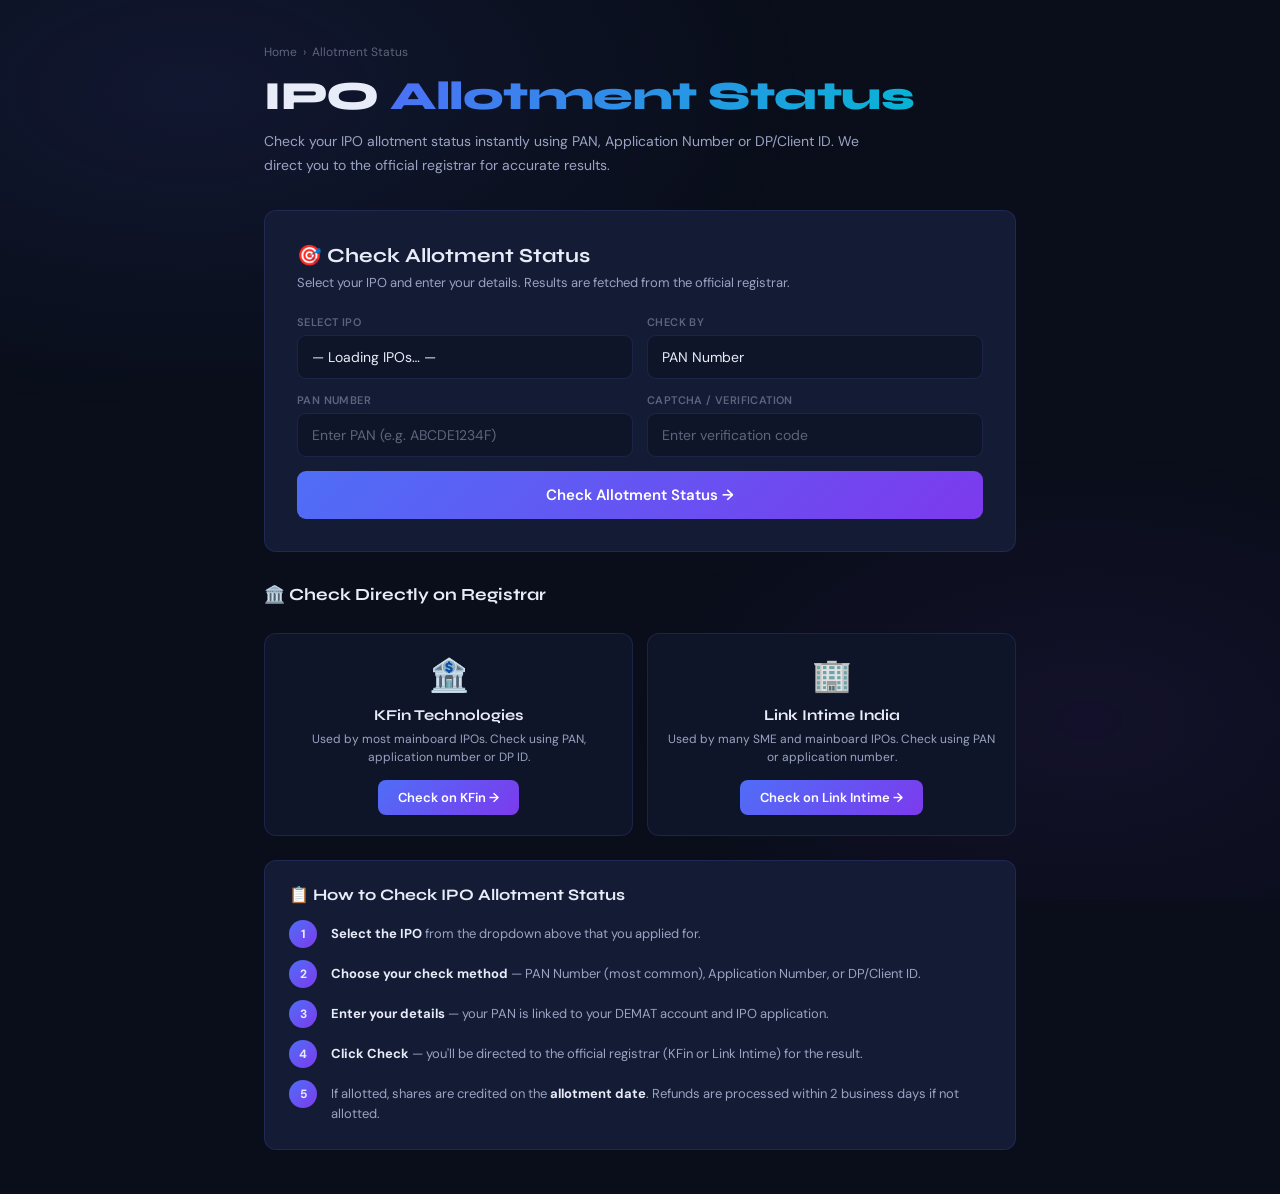
==== commit 7f208fb5: "Add files via upload" ====
--- a/allotment.html
+++ b/allotment.html
@@ -4,7 +4,6 @@
 <meta charset="UTF-8"/><meta name="viewport" content="width=device-width,initial-scale=1.0"/>
 <title>IPO Allotment Status Check 2025 – PAN & Application Number | iporesult.in</title>
 <meta name="description" content="Check your IPO allotment status instantly using PAN number, application number or DP/Client ID. Supports KFin Technologies and Link Intime registrars."/>
-<meta name="keywords" content="IPO allotment status, check IPO allotment, IPO allotment PAN, KFin allotment, Link Intime allotment, IPO result 2025"/>
 <meta name="robots" content="index,follow"/>
 <link rel="canonical" href="https://iporesult.in/allotment.html"/>
 <link rel="preconnect" href="https://fonts.googleapis.com"/>
@@ -12,25 +11,7 @@
 <link rel="stylesheet" href="style.css"/>
 </head>
 <body>
-<div class="mstrip"><div class="mstrip-inner" id="stripInner"></div></div>
-<div class="overlay" id="overlay" onclick="closeDrawer()"></div>
-<nav class="drawer" id="drawer">
-  <div class="drawer-hd"><a href="index.html" class="logo"><span>IPO</span><span class="logo-badge">Result</span></a><button class="drawer-close" onclick="closeDrawer()">✕</button></div>
-  <div class="drawer-nav">
-    <a href="index.html">🏠 Home</a><a href="upcoming-ipo.html">📅 Upcoming IPO</a>
-    <a href="ipo-gmp.html">📈 IPO GMP</a><a href="allotment.html">🎯 Allotment Status</a>
-    <a href="subscription.html">📊 Subscription</a><div class="d-div"></div><a href="news.html">📰 IPO News</a>
-  </div>
-</nav>
-<header><nav class="navbar">
-  <a href="index.html" class="logo"><span>IPO</span><span class="logo-badge">Result</span></a>
-  <ul class="nav-links">
-    <li><a href="index.html">Home</a></li><li><a href="upcoming-ipo.html">Upcoming IPO</a></li>
-    <li><a href="ipo-gmp.html">IPO GMP</a></li><li><a href="allotment.html">Allotment</a></li>
-    <li><a href="subscription.html">Subscription</a></li><li><a href="news.html">News</a></li>
-  </ul>
-  <button class="hamburger" onclick="openDrawer()"><span></span><span></span><span></span></button>
-</nav></header>
+<div id="site-header"></div>
 <main>
   <div class="page-hero" style="max-width:800px">
     <div class="breadcrumb"><a href="index.html">Home</a><span>›</span>Allotment Status</div>
@@ -69,24 +50,10 @@
     </div>
   </div>
 </main>
-<footer class="footer">
-  <div class="footer-grid">
-    <div class="footer-brand"><a href="index.html" class="logo"><span>IPO</span><span class="logo-badge">Result</span></a><p>India's trusted IPO portal for allotment status, GMP and subscription data.</p></div>
-    <div class="fc"><h4>Pages</h4><ul><li><a href="upcoming-ipo.html">Upcoming IPO</a></li><li><a href="ipo-gmp.html">IPO GMP</a></li><li><a href="allotment.html">Allotment</a></li><li><a href="subscription.html">Subscription</a></li><li><a href="news.html">News</a></li></ul></div>
-    <div class="fc"><h4>Registrars</h4><ul><li><a href="https://ipostatus.kfintech.com/" target="_blank">KFin Technologies</a></li><li><a href="https://linkintime.co.in/mwal00/client.html" target="_blank">Link Intime</a></li></ul></div>
-    <div class="fc"><h4>Company</h4><ul><li><a href="#">About Us</a></li><li><a href="#">Disclaimer</a></li></ul></div>
-  </div>
-  <div class="footer-bot"><p>© 2025 iporesult.in — Allotment results fetched from official registrars.</p><p>Made for Indian investors ❤️</p></div>
-</footer>
-<nav class="bnav"><div class="bnav-inner">
-  <a href="index.html" class="bn"><span class="bn-ic">🏠</span>Home</a>
-  <a href="upcoming-ipo.html" class="bn"><span class="bn-ic">📅</span>Upcoming</a>
-  <a href="ipo-gmp.html" class="bn"><span class="bn-ic">📈</span>GMP</a>
-  <a href="allotment.html" class="bn active"><span class="bn-ic">🎯</span>Allotment</a>
-  <a href="subscription.html" class="bn"><span class="bn-ic">📊</span>Sub Data</a>
-</div></nav>
+<div id="site-footer"></div>
 <script src="config.js"></script>
 <script>
+
 function checkAllotment(){
   var ipo=document.getElementById('allotIPO').value,by=document.getElementById('allotBy').value,val=document.getElementById('fieldVal').value.trim().toUpperCase();
   if(!ipo)return showMsg('allotResult','warn','⚠️ Please select an IPO first.');
@@ -95,7 +62,7 @@
   showMsg('allotResult','loading','Checking allotment for <strong>'+e(ipo)+'</strong>…');
   setTimeout(function(){showMsg('allotResult','info','<strong>🎯 Allotment Check: '+e(ipo)+'</strong><br><br>Your PAN: <strong>'+val+'</strong><br><br>Please check on the official registrar site:<br><br><a href="https://ipostatus.kfintech.com/" target="_blank" rel="noopener" style="display:inline-block;padding:10px 18px;background:linear-gradient(135deg,var(--accent),var(--accent2));color:#fff;border-radius:8px;font-weight:600;margin-right:10px;margin-top:8px">🔗 KFin Technologies</a><a href="https://linkintime.co.in/mwal00/client.html" target="_blank" rel="noopener" style="display:inline-block;padding:10px 18px;background:var(--card2);color:var(--text);border:1px solid var(--border);border-radius:8px;font-weight:600;margin-top:8px">🔗 Link Intime India</a>');},700);
 }
-window.addEventListener('load',function(){
+document.addEventListener('shellReady',function(){
   buildMarketStrip('Allotment Check','Live');
   gasGet('getOpenIPOs').then(function(data){
     var rows=Array.isArray(data)?data:[];
@@ -103,5 +70,7 @@
     sel.innerHTML='<option value="">— Select IPO —</option>'+rows.map(function(r){return '<option value="'+e(r.name)+'">'+e(r.name)+'</option>';}).join('');
   });
 });
+
 </script>
-</body></html>
+</body>
+</html>
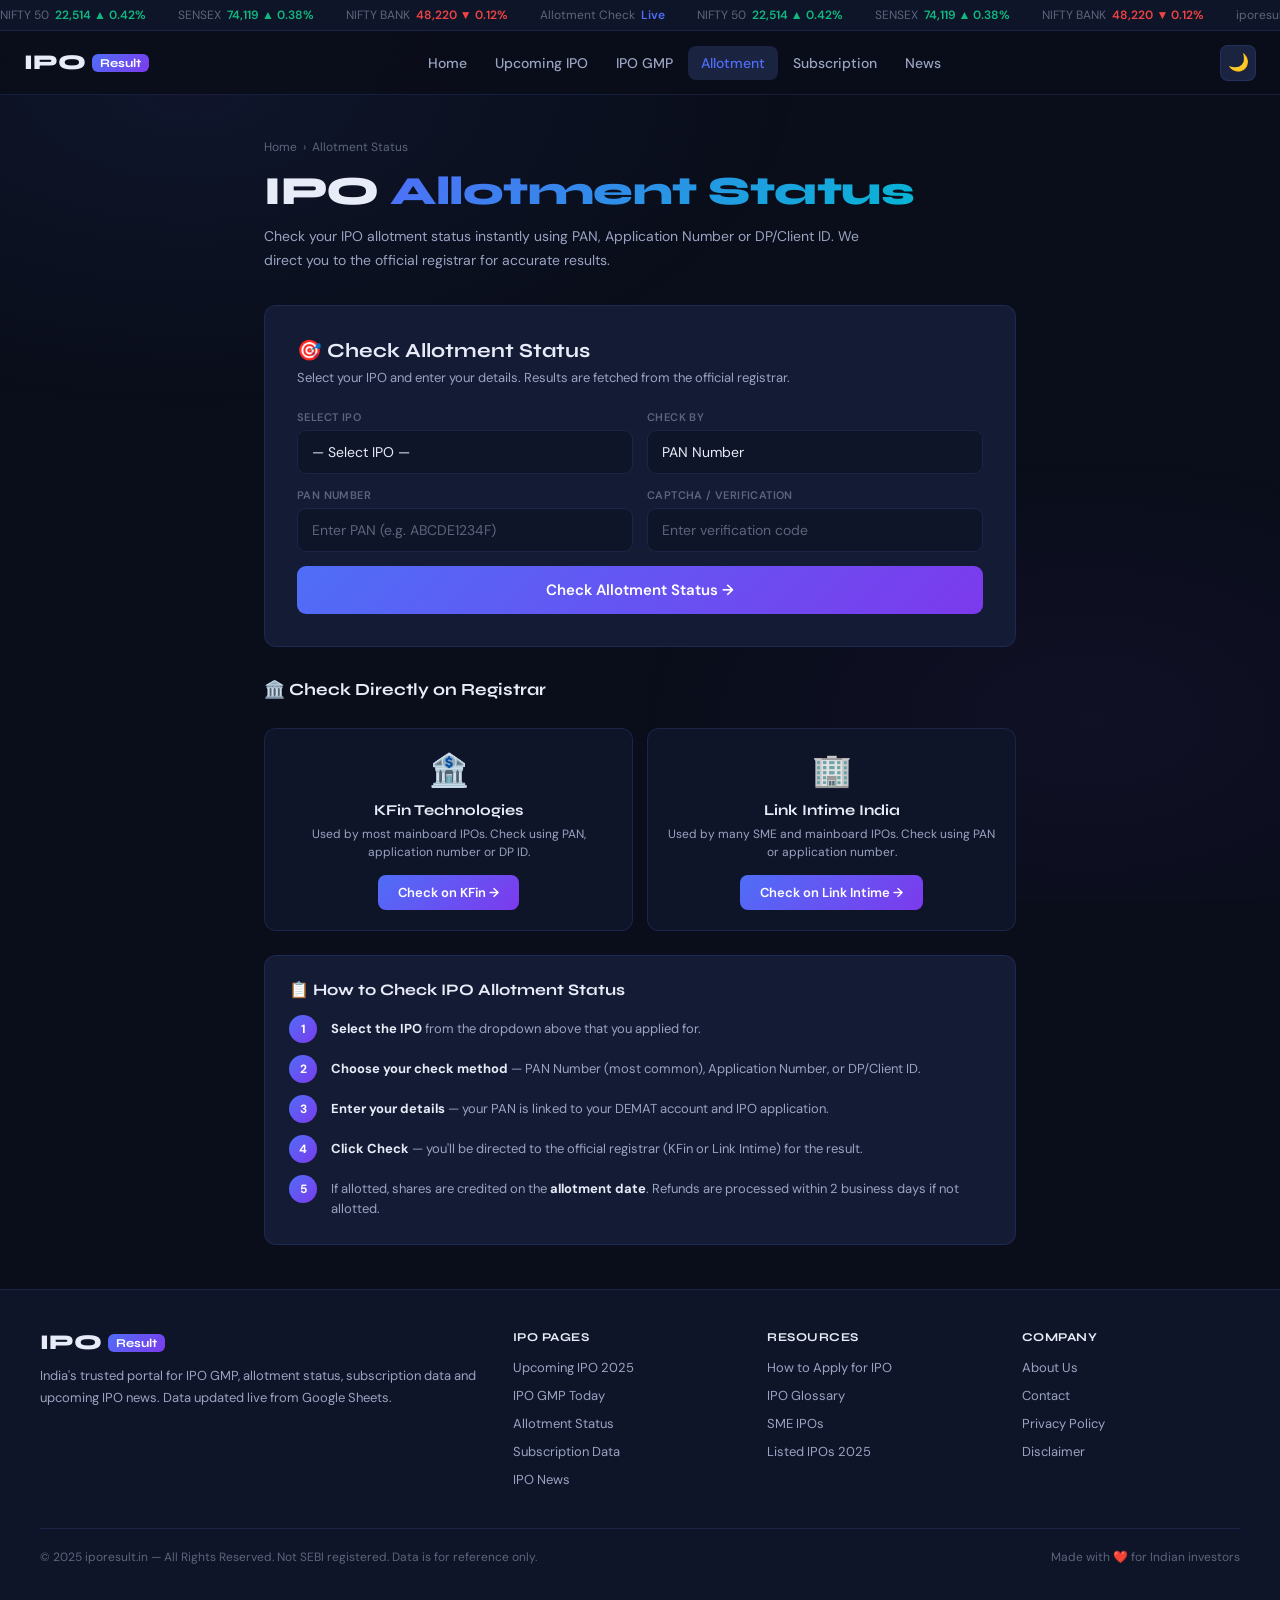
==== commit 179d4077: "Update allotment.html" ====
--- a/allotment.html
+++ b/allotment.html
@@ -62,7 +62,7 @@
   showMsg('allotResult','loading','Checking allotment for <strong>'+e(ipo)+'</strong>…');
   setTimeout(function(){showMsg('allotResult','info','<strong>🎯 Allotment Check: '+e(ipo)+'</strong><br><br>Your PAN: <strong>'+val+'</strong><br><br>Please check on the official registrar site:<br><br><a href="https://ipostatus.kfintech.com/" target="_blank" rel="noopener" style="display:inline-block;padding:10px 18px;background:linear-gradient(135deg,var(--accent),var(--accent2));color:#fff;border-radius:8px;font-weight:600;margin-right:10px;margin-top:8px">🔗 KFin Technologies</a><a href="https://linkintime.co.in/mwal00/client.html" target="_blank" rel="noopener" style="display:inline-block;padding:10px 18px;background:var(--card2);color:var(--text);border:1px solid var(--border);border-radius:8px;font-weight:600;margin-top:8px">🔗 Link Intime India</a>');},700);
 }
-document.addEventListener('shellReady',function(){
+document.addEventListener('DOMContentLoaded',function(){
   buildMarketStrip('Allotment Check','Live');
   gasGet('getOpenIPOs').then(function(data){
     var rows=Array.isArray(data)?data:[];
@@ -73,4 +73,4 @@
 
 </script>
 </body>
-</html>+</html>
--- a/style.css
+++ b/style.css
@@ -1,609 +1,434 @@
-/* ═══════════════════════════════════════════════════
-   iporesult.in — style.css
-   Shared stylesheet for ALL pages
-   ═══════════════════════════════════════════════════ */
-
-/* ── VARIABLES ── */
+/* ═══════════════════════════════════════════════════════════
+   iporesult.in — style.css  v4.0
+   Supports: Dark Mode (default) + Light Mode toggle
+   ═══════════════════════════════════════════════════════════ */
+
+/* ── DARK MODE (DEFAULT) ── */
 :root {
-  --bg: #0a0e1a;
-  --bg2: #0f1528;
-  --card: #141b35;
-  --card2: #1a2340;
-  --border: rgba(99, 120, 255, 0.15);
-  --accent: #4f6ef7;
+  --bg:      #0a0e1a;
+  --bg2:     #0f1528;
+  --card:    #141b35;
+  --card2:   #1a2340;
+  --border:  rgba(99,120,255,0.15);
+  --accent:  #4f6ef7;
   --accent2: #7c3aed;
-  --green: #10b981;
-  --red: #ef4444;
-  --orange: #f59e0b;
-  --text: #e8ecf8;
-  --text2: #9aa3c2;
-  --text3: #5c657d;
-  --r: 12px;
+  --green:   #10b981;
+  --red:     #ef4444;
+  --orange:  #f59e0b;
+  --text:    #e8ecf8;
+  --text2:   #9aa3c2;
+  --text3:   #5c657d;
+  --r:       12px;
+  --shadow:  0 4px 24px rgba(0,0,0,0.4);
+  --mode-icon: '☀️';
+}
+
+/* ── LIGHT MODE ── */
+[data-theme="light"] {
+  --bg:      #f4f6fb;
+  --bg2:     #eaecf5;
+  --card:    #ffffff;
+  --card2:   #f0f2fa;
+  --border:  rgba(79,110,247,0.15);
+  --accent:  #3b5bdb;
+  --accent2: #6c2bd9;
+  --green:   #0d9668;
+  --red:     #dc2626;
+  --orange:  #d97706;
+  --text:    #0f172a;
+  --text2:   #334155;
+  --text3:   #64748b;
+  --shadow:  0 4px 24px rgba(0,0,0,0.08);
+  --mode-icon: '🌙';
 }
 
 /* ── RESET ── */
-*, *::before, *::after { box-sizing: border-box; margin: 0; padding: 0; }
-html { scroll-behavior: smooth; }
-body { font-family: 'DM Sans', sans-serif; background: var(--bg); color: var(--text); overflow-x: hidden; }
-a { color: inherit; text-decoration: none; }
-::-webkit-scrollbar { width: 5px; }
-::-webkit-scrollbar-thumb { background: var(--accent); border-radius: 3px; }
+*,*::before,*::after{box-sizing:border-box;margin:0;padding:0}
+html{scroll-behavior:smooth}
+body{font-family:'DM Sans',sans-serif;background:var(--bg);color:var(--text);overflow-x:hidden;transition:background .3s,color .3s}
+a{color:inherit;text-decoration:none}
+::-webkit-scrollbar{width:5px}
+::-webkit-scrollbar-thumb{background:var(--accent);border-radius:3px}
 
 /* ── BG MESH ── */
-body::before {
-  content: ''; position: fixed; inset: 0; z-index: 0; pointer-events: none;
+body::before{
+  content:'';position:fixed;inset:0;z-index:0;pointer-events:none;
   background:
-    radial-gradient(ellipse 80% 60% at 15% 10%, rgba(79,110,247,.1) 0%, transparent 60%),
-    radial-gradient(ellipse 60% 50% at 85% 80%, rgba(124,58,237,.08) 0%, transparent 60%);
-}
-
-/* ── SKELETON SHIMMER ── */
-.sk {
-  background: linear-gradient(90deg, var(--card2) 25%, #1e2a4a 50%, var(--card2) 75%);
-  background-size: 200% 100%;
-  animation: sk 1.4s infinite;
-  border-radius: 6px; min-height: 14px;
-}
-@keyframes sk { 0% { background-position: 200% 0; } 100% { background-position: -200% 0; } }
+    radial-gradient(ellipse 80% 60% at 15% 10%,rgba(79,110,247,.08) 0%,transparent 60%),
+    radial-gradient(ellipse 60% 50% at 85% 80%,rgba(124,58,237,.06) 0%,transparent 60%);
+}
+
+/* ── SKELETON ── */
+.sk{background:linear-gradient(90deg,var(--card2) 25%,var(--bg2) 50%,var(--card2) 75%);background-size:200% 100%;animation:sk 1.4s infinite;border-radius:6px;min-height:14px}
+@keyframes sk{0%{background-position:200% 0}100%{background-position:-200% 0}}
 
 /* ── SPINNER ── */
-.spinner {
-  display: inline-block; width: 14px; height: 14px;
-  border: 2px solid currentColor; border-top-color: transparent;
-  border-radius: 50%; animation: spin .7s linear infinite; vertical-align: middle; margin-right: 6px;
-}
-@keyframes spin { to { transform: rotate(360deg); } }
+.spinner{display:inline-block;width:14px;height:14px;border:2px solid currentColor;border-top-color:transparent;border-radius:50%;animation:spin .7s linear infinite;vertical-align:middle;margin-right:6px}
+@keyframes spin{to{transform:rotate(360deg)}}
+
+/* ═══════════════════════════════════════════════════
+   DARK / LIGHT MODE TOGGLE BUTTON
+   ═══════════════════════════════════════════════════ */
+.theme-toggle{
+  width:36px;height:36px;border-radius:8px;border:1px solid var(--border);
+  background:var(--card2);cursor:pointer;font-size:17px;
+  display:flex;align-items:center;justify-content:center;
+  transition:all .2s;flex-shrink:0;
+}
+.theme-toggle:hover{border-color:var(--accent);transform:scale(1.05)}
 
 /* ═══════════════════════════════════════════════════
    MARKET STRIP
    ═══════════════════════════════════════════════════ */
-.mstrip {
-  position: relative; z-index: 1; background: var(--bg2);
-  border-bottom: 1px solid var(--border); padding: 7px 0; overflow: hidden; font-size: 12px;
-}
-.mstrip-inner {
-  display: flex; gap: 32px;
-  animation: scrollL 25s linear infinite; width: max-content;
-}
-.mstrip-inner:hover { animation-play-state: paused; }
-.ms { display: flex; align-items: center; gap: 6px; white-space: nowrap; }
-.ms-l { color: var(--text3); }
-.ms-v { font-weight: 600; }
-.up { color: var(--green); }
-.dn { color: var(--red); }
-@keyframes scrollL { 0% { transform: translateX(0); } 100% { transform: translateX(-50%); } }
+.mstrip{position:relative;z-index:1;background:var(--bg2);border-bottom:1px solid var(--border);padding:7px 0;overflow:hidden;font-size:12px}
+.mstrip-inner{display:flex;gap:32px;animation:scrollL 25s linear infinite;width:max-content}
+.mstrip-inner:hover{animation-play-state:paused}
+.ms{display:flex;align-items:center;gap:6px;white-space:nowrap}
+.ms-l{color:var(--text3)}.ms-v{font-weight:600}
+.up{color:var(--green)}.dn{color:var(--red)}
+@keyframes scrollL{0%{transform:translateX(0)}100%{transform:translateX(-50%)}}
 
 /* ═══════════════════════════════════════════════════
    NAVBAR
    ═══════════════════════════════════════════════════ */
-.navbar {
-  position: sticky; top: 0; z-index: 100;
-  background: rgba(10,14,26,.92); backdrop-filter: blur(20px);
-  border-bottom: 1px solid var(--border);
-  padding: 0 24px; height: 64px;
-  display: flex; align-items: center; justify-content: space-between;
-}
-.logo {
-  font-family: 'Syne', sans-serif; font-weight: 800; font-size: 21px;
-  display: flex; align-items: center; gap: 6px;
-}
-.logo-badge {
-  background: linear-gradient(135deg, var(--accent), var(--accent2));
-  color: #fff; padding: 2px 8px; border-radius: 6px; font-size: 12px; font-weight: 700;
-}
-.nav-links { display: flex; gap: 2px; list-style: none; }
-.nav-links a {
-  color: var(--text2); font-size: 14px; font-weight: 500;
-  padding: 8px 13px; border-radius: 8px; transition: .2s; white-space: nowrap;
-}
-.nav-links a:hover,
-.nav-links a.active { color: var(--text); background: var(--card2); }
-.nav-links a.active { color: var(--accent); }
-.hamburger {
-  display: none; flex-direction: column; gap: 5px; cursor: pointer;
-  padding: 8px; border-radius: 8px; background: var(--card2); border: 1px solid var(--border);
-}
-.hamburger span { display: block; width: 20px; height: 2px; background: var(--text); border-radius: 2px; transition: .3s; }
-
-/* ═══════════════════════════════════════════════════
-   SIDE DRAWER (mobile)
-   ═══════════════════════════════════════════════════ */
-.overlay {
-  display: none; position: fixed; inset: 0; z-index: 200;
-  background: rgba(0,0,0,.6); backdrop-filter: blur(4px);
-}
-.overlay.open { display: block; }
-.drawer {
-  position: fixed; top: 0; left: -290px; z-index: 300;
-  width: 270px; height: 100vh; background: var(--bg2);
-  border-right: 1px solid var(--border);
-  transition: left .3s cubic-bezier(.4,0,.2,1); overflow-y: auto;
-}
-.drawer.open { left: 0; }
-.drawer-hd {
-  padding: 18px; border-bottom: 1px solid var(--border);
-  display: flex; align-items: center; justify-content: space-between;
-}
-.drawer-close {
-  background: var(--card2); border: none; color: var(--text2);
-  width: 32px; height: 32px; border-radius: 8px; cursor: pointer;
-  font-size: 17px; display: flex; align-items: center; justify-content: center;
-}
-.drawer-nav { padding: 10px; }
-.drawer-nav a {
-  display: flex; align-items: center; gap: 10px; color: var(--text2);
-  padding: 11px 14px; border-radius: 9px; font-size: 14px; font-weight: 500;
-  transition: .2s; margin-bottom: 3px;
-}
-.drawer-nav a:hover,
-.drawer-nav a.active { background: var(--card2); color: var(--text); }
-.drawer-nav a.active { color: var(--accent); }
-.d-div { height: 1px; background: var(--border); margin: 10px 14px; }
+.navbar{
+  position:sticky;top:0;z-index:100;
+  background:rgba(10,14,26,.92);backdrop-filter:blur(20px);
+  border-bottom:1px solid var(--border);
+  padding:0 24px;height:64px;
+  display:flex;align-items:center;justify-content:space-between;
+  transition:background .3s;
+}
+[data-theme="light"] .navbar{background:rgba(244,246,251,.92)}
+.logo{font-family:'Syne',sans-serif;font-weight:800;font-size:21px;display:flex;align-items:center;gap:6px}
+.logo-badge{background:linear-gradient(135deg,var(--accent),var(--accent2));color:#fff;padding:2px 8px;border-radius:6px;font-size:12px;font-weight:700}
+.nav-links{display:flex;gap:2px;list-style:none}
+.nav-links a{color:var(--text2);font-size:14px;font-weight:500;padding:8px 13px;border-radius:8px;transition:.2s;white-space:nowrap}
+.nav-links a:hover,.nav-links a.active{color:var(--text);background:var(--card2)}
+.nav-links a.active{color:var(--accent)}
+.nav-right{display:flex;align-items:center;gap:8px}
+.hamburger{display:none;flex-direction:column;gap:5px;cursor:pointer;padding:8px;border-radius:8px;background:var(--card2);border:1px solid var(--border)}
+.hamburger span{display:block;width:20px;height:2px;background:var(--text);border-radius:2px}
+
+/* ── LAST UPDATED BADGE ── */
+.last-updated{font-size:11px;color:var(--text3);padding:4px 10px;background:var(--card2);border-radius:50px;border:1px solid var(--border);white-space:nowrap}
+
+/* ═══════════════════════════════════════════════════
+   SIDE DRAWER
+   ═══════════════════════════════════════════════════ */
+.overlay{display:none;position:fixed;inset:0;z-index:200;background:rgba(0,0,0,.6);backdrop-filter:blur(4px)}.overlay.open{display:block}
+.drawer{position:fixed;top:0;left:-290px;z-index:300;width:270px;height:100vh;background:var(--bg2);border-right:1px solid var(--border);transition:left .3s cubic-bezier(.4,0,.2,1);overflow-y:auto}.drawer.open{left:0}
+.drawer-hd{padding:18px;border-bottom:1px solid var(--border);display:flex;align-items:center;justify-content:space-between}
+.drawer-close{background:var(--card2);border:none;color:var(--text2);width:32px;height:32px;border-radius:8px;cursor:pointer;font-size:17px;display:flex;align-items:center;justify-content:center}
+.drawer-nav{padding:10px}
+.drawer-nav a{display:flex;align-items:center;gap:10px;color:var(--text2);padding:11px 14px;border-radius:9px;font-size:14px;font-weight:500;transition:.2s;margin-bottom:3px}
+.drawer-nav a:hover,.drawer-nav a.active{background:var(--card2);color:var(--text)}
+.drawer-nav a.active{color:var(--accent)}
+.d-div{height:1px;background:var(--border);margin:10px 14px}
 
 /* ═══════════════════════════════════════════════════
    PAGE HERO (inner pages)
    ═══════════════════════════════════════════════════ */
-.page-hero {
-  position: relative; z-index: 1;
-  padding: 44px 24px 32px; max-width: 1200px; margin: 0 auto;
-}
-.breadcrumb { font-size: 12px; color: var(--text3); margin-bottom: 12px; }
-.breadcrumb a { color: var(--text3); }
-.breadcrumb a:hover { color: var(--accent); }
-.breadcrumb span { margin: 0 6px; }
-.page-hero h1 {
-  font-family: 'Syne', sans-serif;
-  font-size: clamp(24px, 4vw, 40px); font-weight: 800;
-  letter-spacing: -.5px; margin-bottom: 10px;
-}
-.page-hero p { color: var(--text2); font-size: 14px; line-height: 1.7; max-width: 620px; }
-.grad {
-  background: linear-gradient(135deg, var(--accent), #06b6d4);
-  -webkit-background-clip: text; -webkit-text-fill-color: transparent; background-clip: text;
-}
+.page-hero{position:relative;z-index:1;padding:44px 24px 32px;max-width:1200px;margin:0 auto}
+.breadcrumb{font-size:12px;color:var(--text3);margin-bottom:12px}
+.breadcrumb a{color:var(--text3)}.breadcrumb a:hover{color:var(--accent)}.breadcrumb span{margin:0 6px}
+.page-hero h1{font-family:'Syne',sans-serif;font-size:clamp(24px,4vw,40px);font-weight:800;letter-spacing:-.5px;margin-bottom:10px}
+.page-hero p{color:var(--text2);font-size:14px;line-height:1.7;max-width:620px}
+.grad{background:linear-gradient(135deg,var(--accent),#06b6d4);-webkit-background-clip:text;-webkit-text-fill-color:transparent;background-clip:text}
 
 /* ═══════════════════════════════════════════════════
    HOME HERO
    ═══════════════════════════════════════════════════ */
-.hero {
-  position: relative; z-index: 1;
-  padding: 56px 24px 36px; text-align: center; max-width: 720px; margin: 0 auto;
-}
-.live-badge {
-  display: inline-flex; align-items: center; gap: 5px;
-  background: rgba(79,110,247,.1); border: 1px solid rgba(79,110,247,.3);
-  color: var(--accent); padding: 5px 13px; border-radius: 50px;
-  font-size: 11px; font-weight: 600; letter-spacing: .5px; text-transform: uppercase; margin-bottom: 18px;
-}
-.live-badge::before { content: '●'; font-size: 7px; animation: pulse 2s infinite; }
-@keyframes pulse { 0%,100%{opacity:1} 50%{opacity:.3} }
-.hero h1 {
-  font-family: 'Syne', sans-serif; font-size: clamp(28px, 5vw, 52px);
-  font-weight: 800; line-height: 1.1; letter-spacing: -1px; margin-bottom: 14px;
-}
-.hero p { color: var(--text2); font-size: 15px; line-height: 1.7; max-width: 460px; margin: 0 auto 24px; }
-.hero-search { display: flex; gap: 8px; max-width: 460px; margin: 0 auto; }
-.hero-search input {
-  flex: 1; background: var(--card2); border: 1px solid var(--border);
-  color: var(--text); padding: 12px 16px; border-radius: 10px;
-  font-size: 14px; outline: none; font-family: 'DM Sans', sans-serif; transition: .2s;
-}
-.hero-search input:focus { border-color: var(--accent); }
-.hero-search input::placeholder { color: var(--text3); }
-.hero-search button {
-  background: linear-gradient(135deg, var(--accent), var(--accent2));
-  border: none; color: #fff; padding: 12px 22px; border-radius: 10px;
-  font-size: 14px; font-weight: 600; cursor: pointer; white-space: nowrap; transition: .2s;
-}
-.hero-search button:hover { opacity: .9; }
+.hero{position:relative;z-index:1;padding:56px 24px 36px;text-align:center;max-width:720px;margin:0 auto}
+.live-badge{display:inline-flex;align-items:center;gap:5px;background:rgba(79,110,247,.1);border:1px solid rgba(79,110,247,.3);color:var(--accent);padding:5px 13px;border-radius:50px;font-size:11px;font-weight:600;letter-spacing:.5px;text-transform:uppercase;margin-bottom:18px}
+.live-badge::before{content:'●';font-size:7px;animation:pulse 2s infinite}
+@keyframes pulse{0%,100%{opacity:1}50%{opacity:.3}}
+.hero h1{font-family:'Syne',sans-serif;font-size:clamp(28px,5vw,52px);font-weight:800;line-height:1.1;letter-spacing:-1px;margin-bottom:14px}
+.hero p{color:var(--text2);font-size:15px;line-height:1.7;max-width:460px;margin:0 auto 24px}
+.hero-search{display:flex;gap:8px;max-width:460px;margin:0 auto}
+.hero-search input{flex:1;background:var(--card2);border:1px solid var(--border);color:var(--text);padding:12px 16px;border-radius:10px;font-size:14px;outline:none;font-family:'DM Sans',sans-serif;transition:.2s}
+.hero-search input:focus{border-color:var(--accent)}
+.hero-search input::placeholder{color:var(--text3)}
+.hero-search button{background:linear-gradient(135deg,var(--accent),var(--accent2));border:none;color:#fff;padding:12px 22px;border-radius:10px;font-size:14px;font-weight:600;cursor:pointer;white-space:nowrap;transition:.2s}
+.hero-search button:hover{opacity:.9}
 
 /* ═══════════════════════════════════════════════════
    STATS BAR
    ═══════════════════════════════════════════════════ */
-.stats {
-  position: relative; z-index: 1; max-width: 1200px; margin: 0 auto;
-  padding: 0 24px 28px; display: grid; grid-template-columns: repeat(4,1fr); gap: 14px;
-}
-.stat { background: var(--card); border: 1px solid var(--border); border-radius: var(--r); padding: 18px; transition: .2s; }
-.stat:hover { transform: translateY(-2px); border-color: var(--accent); }
-.stat-l { font-size: 11px; color: var(--text3); text-transform: uppercase; letter-spacing: .5px; margin-bottom: 6px; }
-.stat-v { font-family: 'Syne', sans-serif; font-size: 26px; font-weight: 700; }
-.stat-s { font-size: 11px; color: var(--text3); margin-top: 3px; }
+.stats{position:relative;z-index:1;max-width:1200px;margin:0 auto;padding:0 24px 28px;display:grid;grid-template-columns:repeat(4,1fr);gap:14px}
+.stat{background:var(--card);border:1px solid var(--border);border-radius:var(--r);padding:18px;transition:.2s}
+.stat:hover{transform:translateY(-2px);border-color:var(--accent);box-shadow:var(--shadow)}
+.stat-l{font-size:11px;color:var(--text3);text-transform:uppercase;letter-spacing:.5px;margin-bottom:6px}
+.stat-v{font-family:'Syne',sans-serif;font-size:26px;font-weight:700}
+.stat-s{font-size:11px;color:var(--text3);margin-top:3px}
 
 /* ═══════════════════════════════════════════════════
    GMP TICKER
    ═══════════════════════════════════════════════════ */
-.ticker-wrap {
-  position: relative; z-index: 1; background: var(--card2);
-  border-top: 1px solid var(--border); border-bottom: 1px solid var(--border);
-  overflow: hidden; padding: 9px 0; margin-bottom: 8px;
-}
-.ticker { display: flex; gap: 36px; animation: scrollL 30s linear infinite; width: max-content; }
-.ticker:hover { animation-play-state: paused; }
-.t-item { display: flex; align-items: center; gap: 7px; white-space: nowrap; font-size: 13px; }
-.t-name { color: var(--text); font-weight: 500; }
-.t-gmp { font-weight: 600; }
-
-/* ═══════════════════════════════════════════════════
-   SECTION WRAPPER
-   ═══════════════════════════════════════════════════ */
-.section { position: relative; z-index: 1; max-width: 1200px; margin: 0 auto; padding: 0 24px 44px; }
-.sec-hd { display: flex; align-items: center; justify-content: space-between; margin-bottom: 16px; }
-.sec-title {
-  font-family: 'Syne', sans-serif; font-size: 19px; font-weight: 700;
-  display: flex; align-items: center; gap: 9px;
-}
-.sec-title::before {
-  content: ''; display: block; width: 4px; height: 19px;
-  background: linear-gradient(180deg, var(--accent), var(--accent2)); border-radius: 2px;
-}
-.see-all { color: var(--accent); font-size: 13px; font-weight: 500; }
-.see-all:hover { text-decoration: underline; }
-
-/* ═══════════════════════════════════════════════════
-   NOTICE BAR
-   ═══════════════════════════════════════════════════ */
-.notice { position: relative; z-index: 1; max-width: 1200px; margin: 0 auto; padding: 0 24px 16px; }
-.notice-inner {
-  background: rgba(245,158,11,.07); border: 1px solid rgba(245,158,11,.25);
-  border-radius: 9px; padding: 11px 15px; font-size: 12px; color: var(--orange);
-}
+.ticker-wrap{position:relative;z-index:1;background:var(--card2);border-top:1px solid var(--border);border-bottom:1px solid var(--border);overflow:hidden;padding:9px 0;margin-bottom:8px}
+.ticker{display:flex;gap:36px;animation:scrollL 30s linear infinite;width:max-content}
+.ticker:hover{animation-play-state:paused}
+.t-item{display:flex;align-items:center;gap:7px;white-space:nowrap;font-size:13px}
+.t-name{color:var(--text);font-weight:500}
+.t-gmp{font-weight:600}
+
+/* ═══════════════════════════════════════════════════
+   SECTION
+   ═══════════════════════════════════════════════════ */
+.section{position:relative;z-index:1;max-width:1200px;margin:0 auto;padding:0 24px 44px}
+.sec-hd{display:flex;align-items:center;justify-content:space-between;margin-bottom:16px}
+.sec-title{font-family:'Syne',sans-serif;font-size:19px;font-weight:700;display:flex;align-items:center;gap:9px}
+.sec-title::before{content:'';display:block;width:4px;height:19px;background:linear-gradient(180deg,var(--accent),var(--accent2));border-radius:2px}
+.see-all{color:var(--accent);font-size:13px;font-weight:500}
+.see-all:hover{text-decoration:underline}
+
+/* ── NOTICE ── */
+.notice{position:relative;z-index:1;max-width:1200px;margin:0 auto;padding:0 24px 16px}
+.notice-inner{background:rgba(245,158,11,.07);border:1px solid rgba(245,158,11,.25);border-radius:9px;padding:11px 15px;font-size:12px;color:var(--orange)}
+
+/* ── TRUST STRIP ── */
+.trust-strip{position:relative;z-index:1;max-width:1200px;margin:0 auto;padding:0 24px 16px}
+.trust-inner{display:flex;align-items:center;gap:16px;flex-wrap:wrap;font-size:12px;color:var(--text3);padding:10px 14px;background:var(--card2);border-radius:9px;border:1px solid var(--border)}
+.trust-item{display:flex;align-items:center;gap:5px}
+.trust-item a{color:var(--accent)}.trust-item a:hover{text-decoration:underline}
 
 /* ═══════════════════════════════════════════════════
    TABLE
    ═══════════════════════════════════════════════════ */
-.tbl-wrap { background: var(--card); border: 1px solid var(--border); border-radius: var(--r); overflow: hidden; overflow-x: auto; }
-.tbl { width: 100%; border-collapse: collapse; font-size: 13.5px; }
-.tbl thead { background: var(--card2); }
-.tbl th {
-  padding: 13px 16px; text-align: left; font-size: 11px; font-weight: 600;
-  color: var(--text3); text-transform: uppercase; letter-spacing: .5px;
-  border-bottom: 1px solid var(--border); white-space: nowrap;
-}
-.tbl td { padding: 13px 16px; border-bottom: 1px solid var(--border); color: var(--text2); white-space: nowrap; }
-.tbl tr:last-child td { border-bottom: none; }
-.tbl tr:hover td { background: rgba(79,110,247,.04); }
-.tbl-name { color: var(--text); font-weight: 500; }
-.tbl-name a:hover { color: var(--accent); }
-.no-data { text-align: center; padding: 40px; color: var(--text3); font-size: 13px; }
-.gp { color: var(--green); font-weight: 600; }
-.gn { color: var(--red); font-weight: 600; }
-
-/* ── SUBSCRIPTION BAR ── */
-.sub-bar-row { display: flex; align-items: center; gap: 8px; }
-.sub-bar { flex: 1; height: 5px; background: var(--bg2); border-radius: 3px; overflow: hidden; min-width: 50px; }
-.sub-fill { height: 100%; border-radius: 3px; }
-
-/* ── PERCENT BAR (GMP page) ── */
-.pct-bar {
-  height: 4px; background: var(--bg2); border-radius: 2px; overflow: hidden;
-  width: 80px; display: inline-block; vertical-align: middle; margin-left: 8px;
-}
-.pct-fill { height: 100%; border-radius: 2px; }
+.tbl-wrap{background:var(--card);border:1px solid var(--border);border-radius:var(--r);overflow:hidden;overflow-x:auto}
+.tbl{width:100%;border-collapse:collapse;font-size:13.5px}
+.tbl thead{background:var(--card2)}
+.tbl th{padding:13px 16px;text-align:left;font-size:11px;font-weight:600;color:var(--text3);text-transform:uppercase;letter-spacing:.5px;border-bottom:1px solid var(--border);white-space:nowrap}
+.tbl td{padding:13px 16px;border-bottom:1px solid var(--border);color:var(--text2);white-space:nowrap}
+.tbl tr:last-child td{border-bottom:none}
+.tbl tr:hover td{background:rgba(79,110,247,.04)}
+.tbl-name{color:var(--text);font-weight:500}
+.tbl-name a:hover{color:var(--accent)}
+.no-data{text-align:center;padding:40px;color:var(--text3);font-size:13px}
+.gp{color:var(--green);font-weight:600}.gn{color:var(--red);font-weight:600}
+.sub-bar-row{display:flex;align-items:center;gap:8px}
+.sub-bar{flex:1;height:5px;background:var(--bg2);border-radius:3px;overflow:hidden;min-width:50px}
+.sub-fill{height:100%;border-radius:3px}
+.pct-bar{height:4px;background:var(--bg2);border-radius:2px;overflow:hidden;width:80px;display:inline-block;vertical-align:middle;margin-left:8px}
+.pct-fill{height:100%;border-radius:2px}
 
 /* ═══════════════════════════════════════════════════
    BADGES
    ═══════════════════════════════════════════════════ */
-.badge { display: inline-block; padding: 3px 9px; border-radius: 50px; font-size: 11px; font-weight: 600; }
-.b-open     { background: rgba(16,185,129,.12); color: var(--green); }
-.b-upcoming { background: rgba(245,158,11,.12);  color: var(--orange); }
-.b-closed   { background: rgba(148,163,184,.1);  color: var(--text3); }
-.b-listed   { background: rgba(79,110,247,.12);  color: var(--accent); }
-.b-pos      { background: rgba(16,185,129,.12);  color: var(--green); }
-.b-neg      { background: rgba(239,68,68,.12);   color: var(--red); }
-
-/* ═══════════════════════════════════════════════════
-   CARDS (Upcoming IPO)
-   ═══════════════════════════════════════════════════ */
-.cards-grid { display: grid; grid-template-columns: repeat(auto-fill, minmax(280px,1fr)); gap: 16px; }
-.card {
-  background: var(--card); border: 1px solid var(--border); border-radius: var(--r);
-  padding: 20px; transition: .2s;
-}
-.card:hover {
-  transform: translateY(-3px); border-color: rgba(79,110,247,.4);
-  box-shadow: 0 8px 28px rgba(79,110,247,.1);
-}
-.card-hd { display: flex; align-items: flex-start; justify-content: space-between; margin-bottom: 14px; }
-.card-logo {
-  width: 44px; height: 44px; border-radius: 10px; flex-shrink: 0;
-  display: flex; align-items: center; justify-content: center;
-  font-family: 'Syne', sans-serif; font-weight: 800; font-size: 16px; color: #fff;
-}
-.card-t { font-weight: 600; font-size: 15px; color: var(--text); margin-bottom: 4px; }
-.card-s { font-size: 12px; color: var(--text3); margin-bottom: 14px; }
-.card-row { display: flex; justify-content: space-between; margin-bottom: 7px; font-size: 13px; }
-.cr-l { color: var(--text3); }
-.cr-v { color: var(--text); font-weight: 500; }
-.card-ft {
-  margin-top: 14px; padding-top: 14px; border-top: 1px solid var(--border);
-  display: flex; align-items: center; justify-content: space-between;
-}
-
-/* ═══════════════════════════════════════════════════
-   GMP GRID
-   ═══════════════════════════════════════════════════ */
-.gmp-grid { display: grid; grid-template-columns: repeat(auto-fill, minmax(180px,1fr)); gap: 11px; }
-.gmp-card {
-  background: var(--card); border: 1px solid var(--border); border-radius: var(--r);
-  padding: 15px; transition: .2s;
-}
-.gmp-card:hover { border-color: var(--accent); transform: translateY(-2px); }
-.gmp-co { font-size: 13px; font-weight: 600; color: var(--text); margin-bottom: 4px; }
-.gmp-val { font-family: 'Syne', sans-serif; font-size: 22px; font-weight: 700; }
-.gmp-kostak { font-size: 11px; color: var(--text3); margin-top: 2px; }
-.gmp-est { font-size: 11px; margin-top: 5px; }
-
-/* GMP Summary row */
-.summary-row { display: grid; grid-template-columns: repeat(4,1fr); gap: 14px; margin-bottom: 28px; }
-.sum-card { background: var(--card); border: 1px solid var(--border); border-radius: var(--r); padding: 16px 18px; }
-.sum-l { font-size: 11px; color: var(--text3); text-transform: uppercase; letter-spacing: .5px; margin-bottom: 6px; }
-.sum-v { font-family: 'Syne', sans-serif; font-size: 22px; font-weight: 700; }
-.sum-s { font-size: 11px; color: var(--text3); margin-top: 3px; }
-
-/* GMP explain box */
-.explain { background: var(--card); border: 1px solid var(--border); border-radius: var(--r); padding: 24px; margin-bottom: 32px; }
-.explain h3 { font-family: 'Syne', sans-serif; font-size: 16px; font-weight: 700; margin-bottom: 12px; }
-.explain-grid { display: grid; grid-template-columns: repeat(3,1fr); gap: 16px; }
-.exp-item { background: var(--bg2); border-radius: 9px; padding: 14px; }
-.exp-term { font-size: 12px; font-weight: 600; color: var(--accent); margin-bottom: 4px; }
-.exp-def { font-size: 12px; color: var(--text2); line-height: 1.6; }
+.badge{display:inline-block;padding:3px 9px;border-radius:50px;font-size:11px;font-weight:600}
+.b-open{background:rgba(16,185,129,.12);color:var(--green)}
+.b-upcoming{background:rgba(245,158,11,.12);color:var(--orange)}
+.b-closed{background:rgba(148,163,184,.1);color:var(--text3)}
+.b-listed{background:rgba(79,110,247,.12);color:var(--accent)}
+.b-pos{background:rgba(16,185,129,.12);color:var(--green)}
+.b-neg{background:rgba(239,68,68,.12);color:var(--red)}
+
+/* ═══════════════════════════════════════════════════
+   CARDS
+   ═══════════════════════════════════════════════════ */
+.cards-grid{display:grid;grid-template-columns:repeat(auto-fill,minmax(280px,1fr));gap:16px}
+.card{background:var(--card);border:1px solid var(--border);border-radius:var(--r);padding:20px;transition:.2s}
+.card:hover{transform:translateY(-3px);border-color:rgba(79,110,247,.4);box-shadow:var(--shadow)}
+.card-hd{display:flex;align-items:flex-start;justify-content:space-between;margin-bottom:14px}
+.card-logo{width:44px;height:44px;border-radius:10px;flex-shrink:0;display:flex;align-items:center;justify-content:center;font-family:'Syne',sans-serif;font-weight:800;font-size:16px;color:#fff}
+.card-t{font-weight:600;font-size:15px;color:var(--text);margin-bottom:4px}
+.card-s{font-size:12px;color:var(--text3);margin-bottom:14px}
+.card-row{display:flex;justify-content:space-between;margin-bottom:7px;font-size:13px}
+.cr-l{color:var(--text3)}.cr-v{color:var(--text);font-weight:500}
+.card-ft{margin-top:14px;padding-top:14px;border-top:1px solid var(--border);display:flex;align-items:center;justify-content:space-between}
+
+/* ═══════════════════════════════════════════════════
+   GMP
+   ═══════════════════════════════════════════════════ */
+.gmp-grid{display:grid;grid-template-columns:repeat(auto-fill,minmax(180px,1fr));gap:11px}
+.gmp-card{background:var(--card);border:1px solid var(--border);border-radius:var(--r);padding:15px;transition:.2s}
+.gmp-card:hover{border-color:var(--accent);transform:translateY(-2px)}
+.gmp-co{font-size:13px;font-weight:600;color:var(--text);margin-bottom:4px}
+.gmp-val{font-family:'Syne',sans-serif;font-size:22px;font-weight:700}
+.gmp-kostak{font-size:11px;color:var(--text3);margin-top:2px}
+.gmp-est{font-size:11px;margin-top:5px}
+.summary-row{display:grid;grid-template-columns:repeat(4,1fr);gap:14px;margin-bottom:28px}
+.sum-card{background:var(--card);border:1px solid var(--border);border-radius:var(--r);padding:16px 18px}
+.sum-l{font-size:11px;color:var(--text3);text-transform:uppercase;letter-spacing:.5px;margin-bottom:6px}
+.sum-v{font-family:'Syne',sans-serif;font-size:22px;font-weight:700}
+.sum-s{font-size:11px;color:var(--text3);margin-top:3px}
+.explain{background:var(--card);border:1px solid var(--border);border-radius:var(--r);padding:24px;margin-bottom:32px}
+.explain h3{font-family:'Syne',sans-serif;font-size:16px;font-weight:700;margin-bottom:12px}
+.explain-grid{display:grid;grid-template-columns:repeat(3,1fr);gap:16px}
+.exp-item{background:var(--bg2);border-radius:9px;padding:14px}
+.exp-term{font-size:12px;font-weight:600;color:var(--accent);margin-bottom:4px}
+.exp-def{font-size:12px;color:var(--text2);line-height:1.6}
 
 /* ═══════════════════════════════════════════════════
    TABS
    ═══════════════════════════════════════════════════ */
-.tabs {
-  display: flex; gap: 3px; background: var(--card2); border: 1px solid var(--border);
-  padding: 4px; border-radius: 9px; margin-bottom: 18px; overflow-x: auto;
-}
-.tab {
-  flex: 1; padding: 9px 16px; background: none; border: none; color: var(--text3);
-  border-radius: 7px; font-size: 13px; font-weight: 500; cursor: pointer;
-  transition: .2s; white-space: nowrap; font-family: 'DM Sans', sans-serif;
-}
-.tab.active { background: var(--accent); color: #fff; box-shadow: 0 2px 10px rgba(79,110,247,.3); }
-
-/* ═══════════════════════════════════════════════════
-   ALLOTMENT CHECKER
-   ═══════════════════════════════════════════════════ */
-.checker { background: var(--card); border: 1px solid var(--border); border-radius: var(--r); padding: 32px; }
-.checker h2 { font-family: 'Syne', sans-serif; font-size: 20px; font-weight: 700; margin-bottom: 6px; }
-.checker > p { color: var(--text2); font-size: 13px; margin-bottom: 24px; }
-.form-row { display: grid; grid-template-columns: 1fr 1fr; gap: 14px; margin-bottom: 14px; }
-.fg { display: flex; flex-direction: column; gap: 6px; }
-.fg label { font-size: 11px; color: var(--text3); font-weight: 600; text-transform: uppercase; letter-spacing: .4px; }
-.fg select,
-.fg input {
-  background: var(--bg2); border: 1px solid var(--border); color: var(--text);
-  padding: 12px 14px; border-radius: 9px; font-size: 14px; outline: none;
-  font-family: 'DM Sans', sans-serif; transition: .2s; -webkit-appearance: none;
-}
-.fg select:focus, .fg input:focus { border-color: var(--accent); }
-.fg input::placeholder { color: var(--text3); }
-.result-box {
-  display: none; margin-top: 18px; padding: 16px 20px;
-  border-radius: 10px; font-size: 14px; line-height: 1.7;
-}
-
-/* Registrar cards */
-.reg-grid { display: grid; grid-template-columns: 1fr 1fr; gap: 14px; margin-top: 28px; }
-.reg-card {
-  background: var(--bg2); border: 1px solid var(--border); border-radius: var(--r);
-  padding: 20px; text-align: center; transition: .2s;
-}
-.reg-card:hover { border-color: var(--accent); }
-.reg-icon { font-size: 32px; margin-bottom: 10px; }
-.reg-name { font-family: 'Syne', sans-serif; font-size: 15px; font-weight: 700; margin-bottom: 6px; }
-.reg-desc { font-size: 12px; color: var(--text2); margin-bottom: 14px; line-height: 1.5; }
-
-/* How-to steps */
-.how-box { background: var(--card); border: 1px solid var(--border); border-radius: var(--r); padding: 24px; margin-top: 24px; }
-.how-box h3 { font-family: 'Syne', sans-serif; font-size: 16px; font-weight: 700; margin-bottom: 16px; }
-.steps { display: flex; flex-direction: column; gap: 12px; }
-.step { display: flex; gap: 14px; align-items: flex-start; }
-.step-num {
-  min-width: 28px; height: 28px; border-radius: 50%; flex-shrink: 0;
-  background: linear-gradient(135deg, var(--accent), var(--accent2));
-  display: flex; align-items: center; justify-content: center; font-size: 12px; font-weight: 700;
-}
-.step-txt { font-size: 13px; color: var(--text2); line-height: 1.6; padding-top: 4px; }
-.step-txt strong { color: var(--text); }
-
-/* ═══════════════════════════════════════════════════
-   SUBSCRIPTION CATEGORY CARDS
-   ═══════════════════════════════════════════════════ */
-.cat-grid { display: grid; grid-template-columns: repeat(3,1fr); gap: 14px; margin-top: 24px; }
-.cat-card { background: var(--card); border: 1px solid var(--border); border-radius: var(--r); padding: 18px; }
-.cat-title { font-family: 'Syne', sans-serif; font-size: 14px; font-weight: 700; margin-bottom: 6px; }
-.cat-badge { display: inline-block; padding: 2px 9px; border-radius: 50px; font-size: 11px; font-weight: 600; margin-bottom: 8px; }
-.cat-desc { font-size: 12px; color: var(--text2); line-height: 1.6; }
-.legend { display: flex; gap: 20px; flex-wrap: wrap; margin-bottom: 16px; }
-.leg { display: flex; align-items: center; gap: 6px; font-size: 12px; color: var(--text2); }
-.leg-dot { width: 10px; height: 10px; border-radius: 50%; }
+.tabs{display:flex;gap:3px;background:var(--card2);border:1px solid var(--border);padding:4px;border-radius:9px;margin-bottom:18px;overflow-x:auto}
+.tab{flex:1;padding:9px 16px;background:none;border:none;color:var(--text3);border-radius:7px;font-size:13px;font-weight:500;cursor:pointer;transition:.2s;white-space:nowrap;font-family:'DM Sans',sans-serif}
+.tab.active{background:var(--accent);color:#fff;box-shadow:0 2px 10px rgba(79,110,247,.3)}
+
+/* ═══════════════════════════════════════════════════
+   FORMS / ALLOTMENT
+   ═══════════════════════════════════════════════════ */
+.checker{background:var(--card);border:1px solid var(--border);border-radius:var(--r);padding:32px}
+.checker h2{font-family:'Syne',sans-serif;font-size:20px;font-weight:700;margin-bottom:6px}
+.checker>p{color:var(--text2);font-size:13px;margin-bottom:24px}
+.form-row{display:grid;grid-template-columns:1fr 1fr;gap:14px;margin-bottom:14px}
+.fg{display:flex;flex-direction:column;gap:6px}
+.fg label{font-size:11px;color:var(--text3);font-weight:600;text-transform:uppercase;letter-spacing:.4px}
+.fg select,.fg input{background:var(--bg2);border:1px solid var(--border);color:var(--text);padding:12px 14px;border-radius:9px;font-size:14px;outline:none;font-family:'DM Sans',sans-serif;transition:.2s;-webkit-appearance:none}
+.fg select:focus,.fg input:focus{border-color:var(--accent)}
+.fg input::placeholder{color:var(--text3)}
+.result-box{display:none;margin-top:18px;padding:16px 20px;border-radius:10px;font-size:14px;line-height:1.7}
+.reg-grid{display:grid;grid-template-columns:1fr 1fr;gap:14px;margin-top:28px}
+.reg-card{background:var(--bg2);border:1px solid var(--border);border-radius:var(--r);padding:20px;text-align:center;transition:.2s}
+.reg-card:hover{border-color:var(--accent)}
+.reg-icon{font-size:32px;margin-bottom:10px}
+.reg-name{font-family:'Syne',sans-serif;font-size:15px;font-weight:700;margin-bottom:6px}
+.reg-desc{font-size:12px;color:var(--text2);margin-bottom:14px;line-height:1.5}
+.how-box{background:var(--card);border:1px solid var(--border);border-radius:var(--r);padding:24px;margin-top:24px}
+.how-box h3{font-family:'Syne',sans-serif;font-size:16px;font-weight:700;margin-bottom:16px}
+.steps{display:flex;flex-direction:column;gap:12px}
+.step{display:flex;gap:14px;align-items:flex-start}
+.step-num{min-width:28px;height:28px;border-radius:50%;flex-shrink:0;background:linear-gradient(135deg,var(--accent),var(--accent2));display:flex;align-items:center;justify-content:center;font-size:12px;font-weight:700;color:#fff}
+.step-txt{font-size:13px;color:var(--text2);line-height:1.6;padding-top:4px}
+.step-txt strong{color:var(--text)}
+
+/* ═══════════════════════════════════════════════════
+   SUBSCRIPTION
+   ═══════════════════════════════════════════════════ */
+.cat-grid{display:grid;grid-template-columns:repeat(3,1fr);gap:14px;margin-top:24px}
+.cat-card{background:var(--card);border:1px solid var(--border);border-radius:var(--r);padding:18px}
+.cat-title{font-family:'Syne',sans-serif;font-size:14px;font-weight:700;margin-bottom:6px}
+.cat-badge{display:inline-block;padding:2px 9px;border-radius:50px;font-size:11px;font-weight:600;margin-bottom:8px}
+.cat-desc{font-size:12px;color:var(--text2);line-height:1.6}
+.legend{display:flex;gap:20px;flex-wrap:wrap;margin-bottom:16px}
+.leg{display:flex;align-items:center;gap:6px;font-size:12px;color:var(--text2)}
+.leg-dot{width:10px;height:10px;border-radius:50%}
 
 /* ═══════════════════════════════════════════════════
    NEWS / BLOG
    ═══════════════════════════════════════════════════ */
-.blog-grid { display: grid; grid-template-columns: repeat(auto-fill, minmax(280px,1fr)); gap: 18px; }
-.blog-card {
-  background: var(--card); border: 1px solid var(--border); border-radius: var(--r);
-  overflow: hidden; transition: .2s;
-}
-.blog-card:hover {
-  transform: translateY(-3px); border-color: rgba(79,110,247,.4);
-  box-shadow: 0 8px 28px rgba(79,110,247,.1);
-}
-.blog-img {
-  height: 160px; background: var(--card2); display: flex; align-items: center;
-  justify-content: center; position: relative; overflow: hidden;
-}
-.blog-img img { width: 100%; height: 100%; object-fit: cover; }
-.blog-icon { font-size: 40px; }
-.blog-cat-badge {
-  position: absolute; top: 10px; left: 10px; padding: 3px 9px; border-radius: 50px;
-  font-size: 10px; font-weight: 700; text-transform: uppercase; letter-spacing: .4px;
-}
-.blog-body { padding: 16px; }
-.blog-meta { font-size: 11px; color: var(--text3); margin-bottom: 7px; }
-.blog-title { font-family: 'Syne', sans-serif; font-size: 14px; font-weight: 700; color: var(--text); line-height: 1.4; margin-bottom: 8px; }
-.blog-title a:hover { color: var(--accent); }
-.blog-exc { font-size: 12px; color: var(--text2); line-height: 1.6; }
-.read-more { display: inline-block; margin-top: 10px; font-size: 12px; color: var(--accent); font-weight: 600; }
-.read-more:hover { text-decoration: underline; }
-
-/* Featured article */
-.featured { background: var(--card); border: 1px solid var(--border); border-radius: var(--r); overflow: hidden; margin-bottom: 22px; }
-.featured-img {
-  height: 220px; background: var(--card2); display: flex; align-items: center;
-  justify-content: center; position: relative; overflow: hidden;
-}
-.featured-img img { width: 100%; height: 100%; object-fit: cover; }
-.featured-body { padding: 20px; }
-.feat-cat { display: inline-block; padding: 3px 10px; border-radius: 50px; font-size: 10px; font-weight: 700; text-transform: uppercase; letter-spacing: .5px; margin-bottom: 10px; }
-.featured-body h2 { font-family: 'Syne', sans-serif; font-size: 18px; font-weight: 800; line-height: 1.4; margin-bottom: 8px; }
-.featured-body h2 a:hover { color: var(--accent); }
-.featured-body p { font-size: 13px; color: var(--text2); line-height: 1.6; margin-bottom: 12px; }
-
-/* Sidebar */
-.side-box { background: var(--card); border: 1px solid var(--border); border-radius: var(--r); padding: 18px; margin-bottom: 16px; }
-.side-box h4 { font-family: 'Syne', sans-serif; font-size: 14px; font-weight: 700; margin-bottom: 14px; }
-.side-list { list-style: none; }
-.side-list li { padding: 10px 0; border-bottom: 1px solid var(--border); font-size: 13px; }
-.side-list li:last-child { border-bottom: none; }
-.side-list a { color: var(--text2); line-height: 1.5; display: block; }
-.side-list a:hover { color: var(--accent); }
-.side-meta { font-size: 11px; color: var(--text3); margin-top: 3px; }
-
-/* News layout */
-.news-layout { display: grid; grid-template-columns: 1fr 320px; gap: 28px; }
-
-/* Filter bar */
-.filters {
-  position: relative; z-index: 1; max-width: 1200px; margin: 0 auto;
-  padding: 0 24px 20px; display: flex; gap: 10px; flex-wrap: wrap; align-items: center;
-}
-.fi {
-  background: var(--card2); border: 1px solid var(--border); color: var(--text);
-  padding: 9px 14px; border-radius: 9px; font-size: 13px; outline: none;
-  font-family: 'DM Sans', sans-serif; transition: .2s;
-}
-.fi:focus { border-color: var(--accent); }
-.fi::placeholder { color: var(--text3); }
-.cat-pills { display: flex; gap: 6px; flex-wrap: wrap; }
-.pill {
-  padding: 7px 14px; border-radius: 50px; font-size: 12px; font-weight: 600;
-  cursor: pointer; border: 1px solid var(--border); background: var(--card2);
-  color: var(--text2); transition: .2s; font-family: 'DM Sans', sans-serif;
-}
-.pill.active, .pill:hover { background: var(--accent); color: #fff; border-color: var(--accent); }
-
-/* View toggle */
-.view-toggle { display: flex; gap: 4px; background: var(--card2); border: 1px solid var(--border); padding: 4px; border-radius: 9px; }
-.vt-btn { padding: 6px 12px; background: none; border: none; color: var(--text3); border-radius: 6px; cursor: pointer; font-size: 13px; font-family: 'DM Sans', sans-serif; transition: .2s; }
-.vt-btn.active { background: var(--accent); color: #fff; }
-.filter-count { font-size: 12px; color: var(--text3); margin-left: auto; }
+.blog-grid{display:grid;grid-template-columns:repeat(auto-fill,minmax(280px,1fr));gap:18px}
+.blog-card{background:var(--card);border:1px solid var(--border);border-radius:var(--r);overflow:hidden;transition:.2s}
+.blog-card:hover{transform:translateY(-3px);border-color:rgba(79,110,247,.4);box-shadow:var(--shadow)}
+.blog-img{height:160px;background:var(--card2);display:flex;align-items:center;justify-content:center;position:relative;overflow:hidden}
+.blog-img img{width:100%;height:100%;object-fit:cover}
+.blog-icon{font-size:40px}
+.blog-cat-badge{position:absolute;top:10px;left:10px;padding:3px 9px;border-radius:50px;font-size:10px;font-weight:700;text-transform:uppercase;letter-spacing:.4px}
+.blog-body{padding:16px}
+.blog-meta{font-size:11px;color:var(--text3);margin-bottom:7px}
+.blog-title{font-family:'Syne',sans-serif;font-size:14px;font-weight:700;color:var(--text);line-height:1.4;margin-bottom:8px}
+.blog-title a:hover{color:var(--accent)}
+.blog-exc{font-size:12px;color:var(--text2);line-height:1.6}
+.read-more{display:inline-block;margin-top:10px;font-size:12px;color:var(--accent);font-weight:600}
+.read-more:hover{text-decoration:underline}
+.featured{background:var(--card);border:1px solid var(--border);border-radius:var(--r);overflow:hidden;margin-bottom:22px}
+.featured-img{height:220px;background:var(--card2);display:flex;align-items:center;justify-content:center;position:relative;overflow:hidden}
+.featured-img img{width:100%;height:100%;object-fit:cover}
+.featured-body{padding:20px}
+.feat-cat{display:inline-block;padding:3px 10px;border-radius:50px;font-size:10px;font-weight:700;text-transform:uppercase;letter-spacing:.5px;margin-bottom:10px}
+.featured-body h2{font-family:'Syne',sans-serif;font-size:18px;font-weight:800;line-height:1.4;margin-bottom:8px}
+.featured-body h2 a:hover{color:var(--accent)}
+.featured-body p{font-size:13px;color:var(--text2);line-height:1.6;margin-bottom:12px}
+.side-box{background:var(--card);border:1px solid var(--border);border-radius:var(--r);padding:18px;margin-bottom:16px}
+.side-box h4{font-family:'Syne',sans-serif;font-size:14px;font-weight:700;margin-bottom:14px}
+.side-list{list-style:none}
+.side-list li{padding:10px 0;border-bottom:1px solid var(--border);font-size:13px}
+.side-list li:last-child{border-bottom:none}
+.side-list a{color:var(--text2);line-height:1.5;display:block}
+.side-list a:hover{color:var(--accent)}
+.side-meta{font-size:11px;color:var(--text3);margin-top:3px}
+.news-layout{display:grid;grid-template-columns:1fr 320px;gap:28px}
+
+/* ═══════════════════════════════════════════════════
+   FILTERS
+   ═══════════════════════════════════════════════════ */
+.filters{position:relative;z-index:1;max-width:1200px;margin:0 auto;padding:0 24px 20px;display:flex;gap:10px;flex-wrap:wrap;align-items:center}
+.fi{background:var(--card2);border:1px solid var(--border);color:var(--text);padding:9px 14px;border-radius:9px;font-size:13px;outline:none;font-family:'DM Sans',sans-serif;transition:.2s}
+.fi:focus{border-color:var(--accent)}.fi::placeholder{color:var(--text3)}
+.cat-pills{display:flex;gap:6px;flex-wrap:wrap}
+.pill{padding:7px 14px;border-radius:50px;font-size:12px;font-weight:600;cursor:pointer;border:1px solid var(--border);background:var(--card2);color:var(--text2);transition:.2s;font-family:'DM Sans',sans-serif}
+.pill.active,.pill:hover{background:var(--accent);color:#fff;border-color:var(--accent)}
+.view-toggle{display:flex;gap:4px;background:var(--card2);border:1px solid var(--border);padding:4px;border-radius:9px}
+.vt-btn{padding:6px 12px;background:none;border:none;color:var(--text3);border-radius:6px;cursor:pointer;font-size:13px;font-family:'DM Sans',sans-serif;transition:.2s}
+.vt-btn.active{background:var(--accent);color:#fff}
+.filter-count{font-size:12px;color:var(--text3);margin-left:auto}
 
 /* ═══════════════════════════════════════════════════
    BUTTONS
    ═══════════════════════════════════════════════════ */
-.btn-primary {
-  width: 100%; padding: 14px;
-  background: linear-gradient(135deg, var(--accent), var(--accent2));
-  border: none; color: #fff; font-size: 15px; font-weight: 600;
-  border-radius: 9px; cursor: pointer; transition: .2s; font-family: 'DM Sans', sans-serif;
-}
-.btn-primary:hover { opacity: .9; }
-.btn-alert {
-  background: linear-gradient(135deg, var(--accent), var(--accent2));
-  border: none; color: #fff; padding: 8px 16px; border-radius: 8px;
-  font-size: 12px; font-weight: 600; cursor: pointer; transition: .2s;
-}
-.btn-alert:hover { opacity: .85; }
-.btn-reg {
-  display: inline-block; padding: 9px 20px;
-  background: linear-gradient(135deg, var(--accent), var(--accent2));
-  color: #fff; border-radius: 8px; font-size: 13px; font-weight: 600; transition: .2s;
-}
-.btn-reg:hover { opacity: .85; }
+.btn-primary{width:100%;padding:14px;background:linear-gradient(135deg,var(--accent),var(--accent2));border:none;color:#fff;font-size:15px;font-weight:600;border-radius:9px;cursor:pointer;transition:.2s;font-family:'DM Sans',sans-serif}
+.btn-primary:hover{opacity:.9}
+.btn-alert{background:linear-gradient(135deg,var(--accent),var(--accent2));border:none;color:#fff;padding:8px 16px;border-radius:8px;font-size:12px;font-weight:600;cursor:pointer;transition:.2s}
+.btn-alert:hover{opacity:.85}
+.btn-reg{display:inline-block;padding:9px 20px;background:linear-gradient(135deg,var(--accent),var(--accent2));color:#fff;border-radius:8px;font-size:13px;font-weight:600;transition:.2s}
+.btn-reg:hover{opacity:.85}
+.btn-outline{display:inline-flex;align-items:center;gap:6px;padding:9px 16px;border:1px solid var(--border);background:var(--card2);color:var(--text2);border-radius:9px;font-size:13px;font-weight:500;cursor:pointer;font-family:'DM Sans',sans-serif;transition:.2s}
+.btn-outline:hover{border-color:var(--accent);color:var(--accent)}
+
+/* ═══════════════════════════════════════════════════
+   FIREBASE ENGAGEMENT WIDGETS
+   ═══════════════════════════════════════════════════ */
+/* Alert subscription toast */
+.alert-toast{position:fixed;bottom:80px;left:50%;transform:translateX(-50%);background:var(--card);border:1px solid var(--border);border-radius:12px;padding:14px 20px;font-size:13px;color:var(--text);box-shadow:var(--shadow);z-index:500;display:none;align-items:center;gap:10px;max-width:360px;width:90%}
+.alert-toast.show{display:flex;animation:slideUp .3s ease}
+@keyframes slideUp{from{transform:translateX(-50%) translateY(20px);opacity:0}to{transform:translateX(-50%) translateY(0);opacity:1}}
+
+/* Watchlist heart */
+.watchlist-btn{background:none;border:1px solid var(--border);border-radius:8px;padding:7px 12px;cursor:pointer;font-size:13px;color:var(--text2);font-family:'DM Sans',sans-serif;transition:.2s;display:flex;align-items:center;gap:5px}
+.watchlist-btn:hover,.watchlist-btn.active{border-color:var(--red);color:var(--red)}
+.watchlist-btn.active{background:rgba(239,68,68,.08)}
+
+/* Calculator box */
+.calc-box{background:var(--card);border:1px solid var(--border);border-radius:var(--r);padding:20px}
+.calc-box h4{font-family:'Syne',sans-serif;font-size:15px;font-weight:700;margin-bottom:14px}
+.calc-result{margin-top:14px;padding:12px;background:var(--bg2);border-radius:9px;font-size:13px;color:var(--text2);line-height:1.6}
+.calc-result strong{color:var(--accent);font-size:15px}
+
+/* Newsletter */
+.newsletter-box{background:linear-gradient(135deg,rgba(79,110,247,.1),rgba(124,58,237,.08));border:1px solid rgba(79,110,247,.2);border-radius:var(--r);padding:28px;text-align:center}
+.newsletter-box h3{font-family:'Syne',sans-serif;font-size:18px;font-weight:700;margin-bottom:8px}
+.newsletter-box p{color:var(--text2);font-size:13px;margin-bottom:18px}
+.nl-form{display:flex;gap:8px;max-width:400px;margin:0 auto}
+.nl-form input{flex:1;background:var(--card2);border:1px solid var(--border);color:var(--text);padding:11px 14px;border-radius:9px;font-size:13px;outline:none;font-family:'DM Sans',sans-serif}
+.nl-form input:focus{border-color:var(--accent)}
+.nl-form button{background:linear-gradient(135deg,var(--accent),var(--accent2));border:none;color:#fff;padding:11px 20px;border-radius:9px;font-size:13px;font-weight:600;cursor:pointer;white-space:nowrap}
 
 /* ═══════════════════════════════════════════════════
    FOOTER
    ═══════════════════════════════════════════════════ */
-.footer {
-  position: relative; z-index: 1; background: var(--bg2);
-  border-top: 1px solid var(--border); padding: 40px 24px 80px;
-}
-.footer-grid {
-  max-width: 1200px; margin: 0 auto;
-  display: grid; grid-template-columns: 2fr 1fr 1fr 1fr; gap: 36px; margin-bottom: 32px;
-}
-.footer-brand p { color: var(--text2); font-size: 13px; line-height: 1.7; margin-top: 10px; }
-.fc h4 {
-  font-family: 'Syne', sans-serif; font-size: 12px; font-weight: 700;
-  color: var(--text); text-transform: uppercase; letter-spacing: .5px; margin-bottom: 12px;
-}
-.fc ul { list-style: none; }
-.fc li { margin-bottom: 7px; }
-.fc a { color: var(--text2); font-size: 13px; }
-.fc a:hover { color: var(--accent); }
-.footer-bot {
-  max-width: 1200px; margin: 0 auto; padding-top: 20px;
-  border-top: 1px solid var(--border);
-  display: flex; align-items: center; justify-content: space-between; flex-wrap: wrap; gap: 10px;
-}
-.footer-bot p { font-size: 12px; color: var(--text3); }
-
-/* ═══════════════════════════════════════════════════
-   BOTTOM NAV (mobile only)
-   ═══════════════════════════════════════════════════ */
-.bnav {
-  display: none; position: fixed; bottom: 0; left: 0; right: 0; z-index: 150;
-  background: rgba(15,21,40,.97); backdrop-filter: blur(20px);
-  border-top: 1px solid var(--border);
-  padding: 6px 0 env(safe-area-inset-bottom, 6px);
-}
-.bnav-inner { display: flex; justify-content: space-around; align-items: center; }
-.bn {
-  display: flex; flex-direction: column; align-items: center; gap: 2px;
-  text-decoration: none; color: var(--text3); flex: 1; padding: 4px 0;
-  transition: .2s; font-size: 10px; font-weight: 500;
-}
-.bn.active { color: var(--accent); }
-.bn-ic { font-size: 19px; line-height: 1; }
+.footer{position:relative;z-index:1;background:var(--bg2);border-top:1px solid var(--border);padding:40px 24px 80px}
+@media(min-width:769px){.footer{padding-bottom:40px}}
+.footer-grid{max-width:1200px;margin:0 auto;display:grid;grid-template-columns:2fr 1fr 1fr 1fr;gap:36px;margin-bottom:32px}
+.footer-brand p{color:var(--text2);font-size:13px;line-height:1.7;margin-top:10px}
+.fc h4{font-family:'Syne',sans-serif;font-size:12px;font-weight:700;color:var(--text);text-transform:uppercase;letter-spacing:.5px;margin-bottom:12px}
+.fc ul{list-style:none}.fc li{margin-bottom:7px}.fc a{color:var(--text2);font-size:13px}.fc a:hover{color:var(--accent)}
+.footer-bot{max-width:1200px;margin:0 auto;padding-top:20px;border-top:1px solid var(--border);display:flex;align-items:center;justify-content:space-between;flex-wrap:wrap;gap:10px}
+.footer-bot p{font-size:12px;color:var(--text3)}
+.footer-trust{display:flex;align-items:center;gap:12px;flex-wrap:wrap}
+.trust-badge{font-size:11px;color:var(--text3);display:flex;align-items:center;gap:4px}
+
+/* ── BOTTOM NAV ── */
+.bnav{display:none;position:fixed;bottom:0;left:0;right:0;z-index:150;background:rgba(15,21,40,.97);backdrop-filter:blur(20px);border-top:1px solid var(--border);padding:6px 0 env(safe-area-inset-bottom,6px)}
+[data-theme="light"] .bnav{background:rgba(244,246,251,.97)}
+.bnav-inner{display:flex;justify-content:space-around;align-items:center}
+.bn{display:flex;flex-direction:column;align-items:center;gap:2px;text-decoration:none;color:var(--text3);flex:1;padding:4px 0;transition:.2s;font-size:10px;font-weight:500}
+.bn.active{color:var(--accent)}.bn-ic{font-size:19px;line-height:1}
 
 /* ═══════════════════════════════════════════════════
    RESPONSIVE
    ═══════════════════════════════════════════════════ */
-@media (min-width: 769px) {
-  .footer { padding-bottom: 40px; }
-}
-@media (max-width: 1024px) {
-  .news-layout { grid-template-columns: 1fr; }
-  .sidebar { display: none; }
-  .explain-grid { grid-template-columns: 1fr 1fr; }
-}
-@media (max-width: 768px) {
-  .nav-links { display: none; }
-  .hamburger { display: flex; }
-  .stats { grid-template-columns: 1fr 1fr; }
-  .footer-grid { grid-template-columns: 1fr 1fr; gap: 20px; }
-  .bnav { display: block; }
-  .section { padding: 0 14px 36px; }
-  .page-hero { padding: 28px 14px 20px; }
-  .hero { padding: 28px 14px 20px; }
-  .filters { padding: 0 14px 14px; }
-  .form-row { grid-template-columns: 1fr; }
-  .reg-grid { grid-template-columns: 1fr; }
-  .summary-row { grid-template-columns: 1fr 1fr; }
-  .explain-grid { grid-template-columns: 1fr; }
-  .cat-grid { grid-template-columns: 1fr; }
-  .cards-grid { grid-template-columns: 1fr; }
-  .blog-grid { grid-template-columns: 1fr; }
-  .gmp-grid { grid-template-columns: 1fr 1fr; }
-  .hero-search { flex-direction: column; }
-}
-@media (max-width: 480px) {
-  .stats { grid-template-columns: 1fr 1fr; gap: 9px; }
-  .gmp-grid { grid-template-columns: 1fr 1fr; }
-  .hero h1 { font-size: 26px; }
-}
+@media(min-width:769px){.footer{padding-bottom:40px}}
+@media(max-width:1024px){.news-layout{grid-template-columns:1fr}.sidebar{display:none}.explain-grid{grid-template-columns:1fr 1fr}}
+@media(max-width:768px){
+  .nav-links{display:none}.hamburger{display:flex}
+  .stats{grid-template-columns:1fr 1fr}.footer-grid{grid-template-columns:1fr 1fr;gap:20px}
+  .bnav{display:block}.section{padding:0 14px 36px}.page-hero{padding:28px 14px 20px}
+  .hero{padding:28px 14px 20px}.filters{padding:0 14px 14px}.form-row{grid-template-columns:1fr}
+  .reg-grid{grid-template-columns:1fr}.summary-row{grid-template-columns:1fr 1fr}
+  .explain-grid{grid-template-columns:1fr}.cat-grid{grid-template-columns:1fr}
+  .cards-grid{grid-template-columns:1fr}.blog-grid{grid-template-columns:1fr}
+  .gmp-grid{grid-template-columns:1fr 1fr}.hero-search{flex-direction:column}
+  .nl-form{flex-direction:column}
+}
+@media(max-width:480px){.stats{grid-template-columns:1fr 1fr;gap:9px}.gmp-grid{grid-template-columns:1fr 1fr}.hero h1{font-size:26px}}
